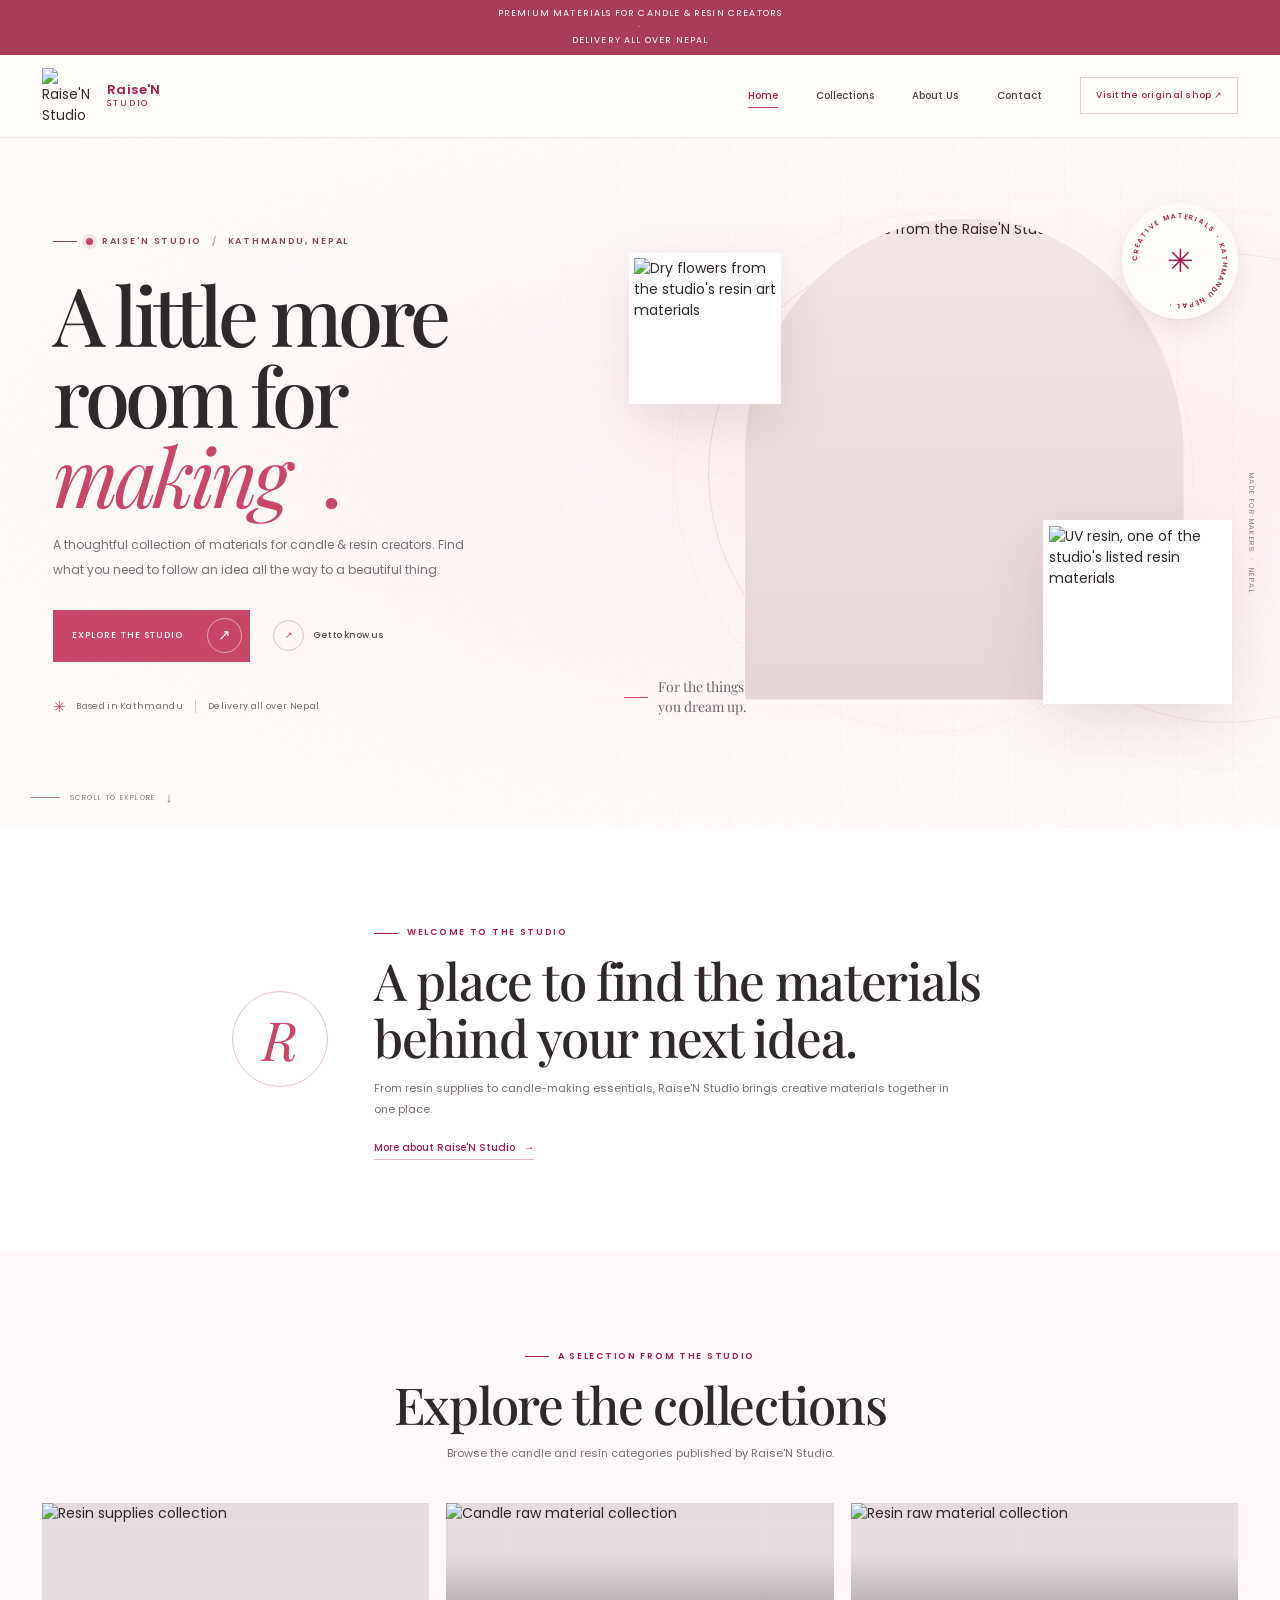
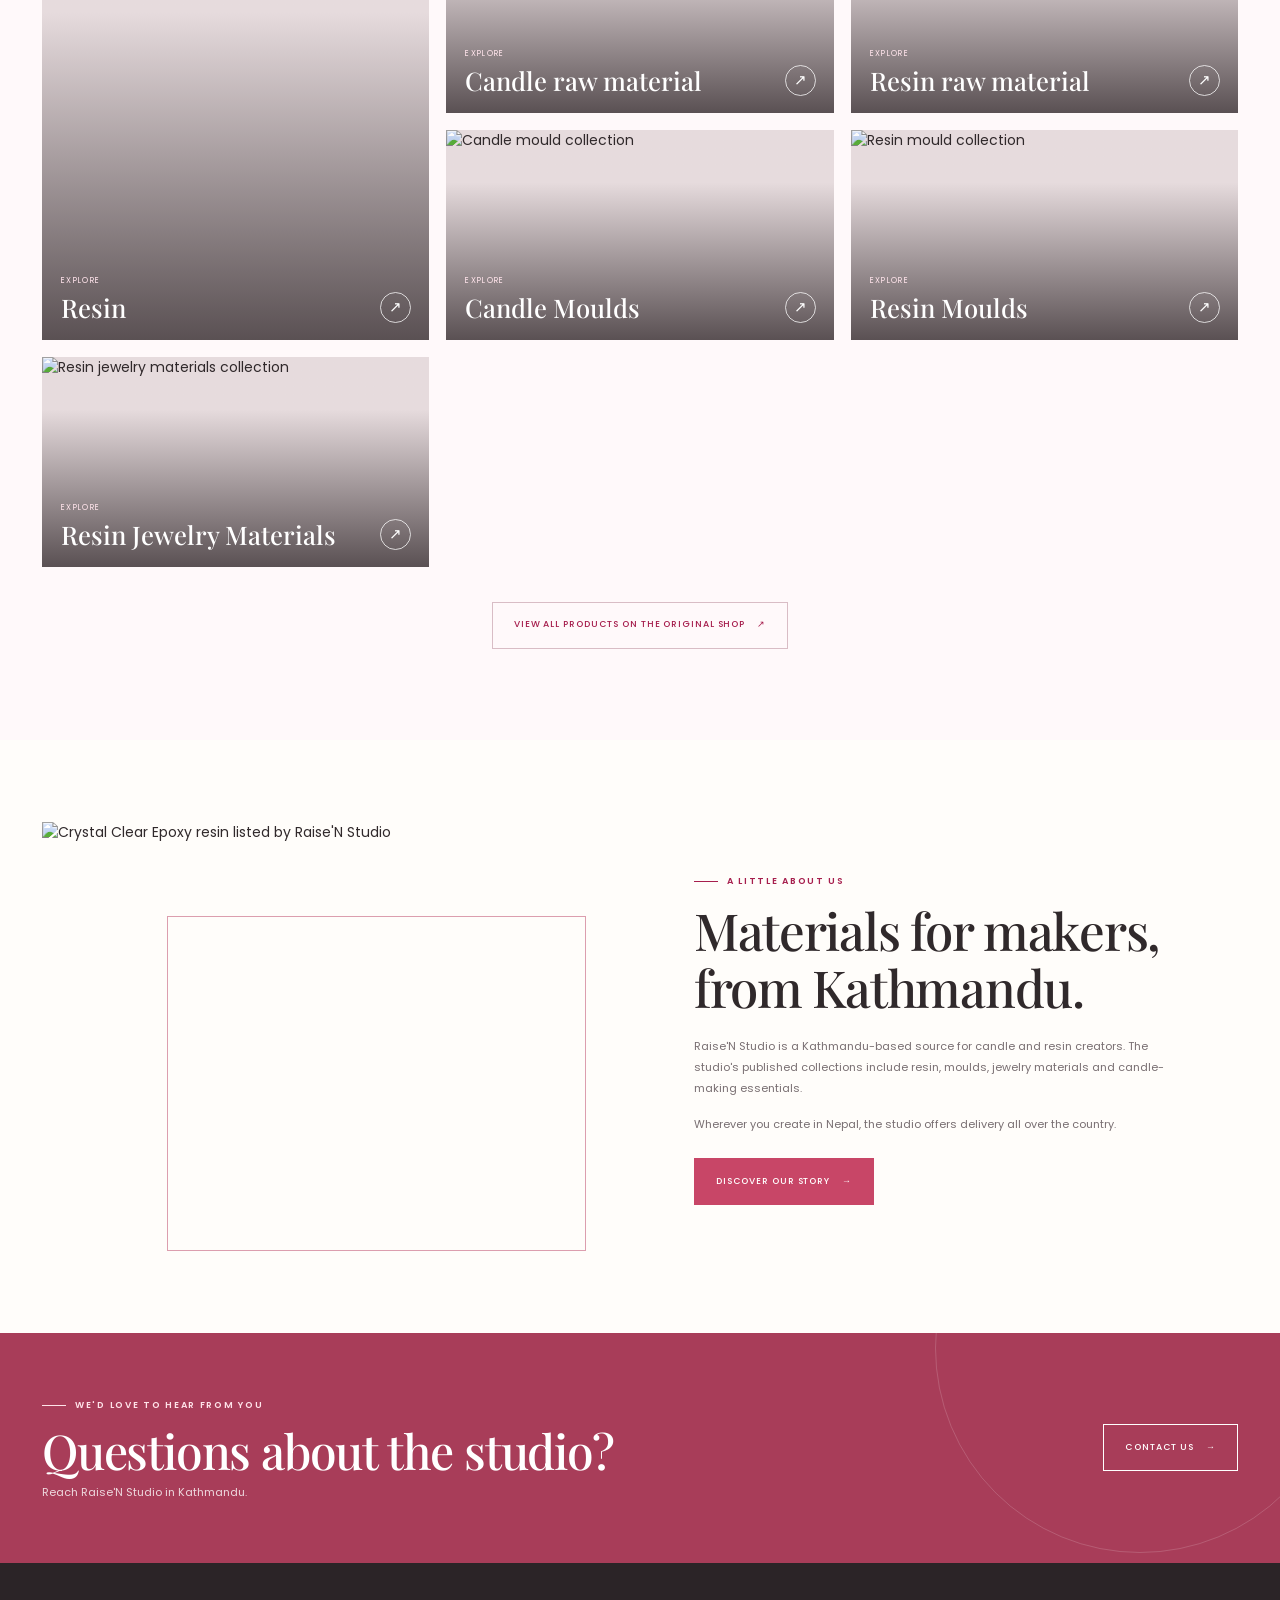
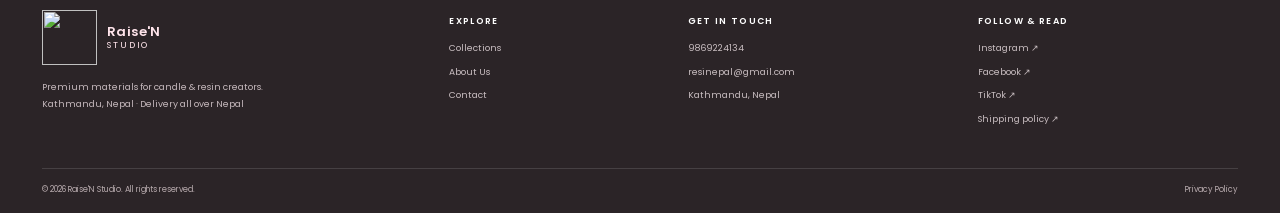
==== index.html @ ed8868a9 "Initial commit" ====
<!doctype html>
<html lang="en">
<head>
  <meta charset="utf-8">
  <meta name="viewport" content="width=device-width, initial-scale=1">
  <meta name="theme-color" content="#c84667">
  <meta name="description" content="Raise'N Studio in Kathmandu, Nepal: premium materials for candle and resin creators, with delivery all over Nepal.">
  <meta property="og:title" content="Raise'N Studio | Materials for makers">
  <meta property="og:description" content="Premium materials for candle & resin creators. Kathmandu, Nepal. Delivery all over Nepal.">
  <title>Raise'N Studio | Materials for makers</title>
  <link rel="preconnect" href="https://fonts.googleapis.com">
  <link rel="preconnect" href="https://fonts.gstatic.com" crossorigin>
  <link rel="preconnect" href="https://cdn2.blanxer.com">
  <link href="https://fonts.googleapis.com/css2?family=Poppins:wght@300;400;500;600;700&family=Playfair+Display:wght@400;500;600&display=swap" rel="stylesheet">
  <link href="https://cdn.jsdelivr.net/npm/bootstrap@5.3.3/dist/css/bootstrap.min.css" rel="stylesheet">
  <link href="styles.css" rel="stylesheet">
</head>
<body>
  <div class="announcement">PREMIUM MATERIALS FOR CANDLE &amp; RESIN CREATORS <span aria-hidden="true">&nbsp; · &nbsp;</span> DELIVERY ALL OVER NEPAL</div>
  <header class="site-header">
    <div class="container header-row">
      <a class="brand" href="index.html" aria-label="Raise'N Studio home">
        <img src="https://cdn2.blanxer.com/69b68fd26365132d1ac25c60/brand_logo/69bfbd885b887f6803525708.webp" alt="Raise'N Studio logo" width="58" height="58">
        <span class="brand-wordmark"><span>Raise'N</span><span>Studio</span></span>
      </a>
      <button class="menu-toggle" type="button" aria-expanded="false" aria-controls="mainNav" aria-label="Open navigation menu">
        <svg viewBox="0 0 24 24" fill="none" stroke="currentColor" stroke-width="1.7" stroke-linecap="round" aria-hidden="true"><path d="M4 7h16M4 12h16M4 17h16"></path></svg>
      </button>
      <nav class="main-nav" id="mainNav" aria-label="Main navigation">
        <a class="active" href="index.html" aria-current="page">Home</a>
        <a href="#collections">Collections</a>
        <a href="about.html">About Us</a>
        <a href="contact.html">Contact</a>
        <a class="nav-shop" href="https://raisen-studio-m8t0.blanxer.io/products" target="_blank" rel="noopener noreferrer">Visit the original shop <span aria-hidden="true">↗</span></a>
      </nav>
    </div>
  </header>

  <main>
    <section class="hero hero-showcase" id="homeHero" aria-labelledby="heroTitle">
      <div class="hero-grain" aria-hidden="true"></div>
      <div class="hero-orbit hero-orbit-one" aria-hidden="true"></div>
      <div class="hero-orbit hero-orbit-two" aria-hidden="true"></div>
      <div class="container hero-layout">
        <div class="hero-copy" data-reveal>
          <span class="eyebrow hero-eyebrow"><span class="eyebrow-dot"></span> Raise'N Studio <span class="eyebrow-divider">/</span> Kathmandu, Nepal</span>
          <h1 id="heroTitle">A little more<br>room for <span class="hero-word-wrap"><em data-hero-word>making</em><span class="hero-word-period">.</span></span></h1>
          <p class="hero-description">A thoughtful collection of materials for candle &amp; resin creators. Find what you need to follow an idea all the way to a beautiful thing.</p>
          <div class="hero-actions">
            <a class="hero-cta" href="#collections"><span>Explore the studio</span><span class="hero-cta-icon" aria-hidden="true">↗</span></a>
            <a class="hero-about-link" href="about.html"><span class="play-icon" aria-hidden="true">↗</span><span>Get to know us</span></a>
          </div>
          <div class="hero-proof"><span class="proof-icon" aria-hidden="true">✳</span><span>Based in Kathmandu</span><span class="proof-divider"></span><span>Delivery all over Nepal</span></div>
        </div>
        <div class="hero-visual" data-hero-visual aria-label="Candle and resin supplies from Raise'N Studio">
          <div class="hero-visual-halo" aria-hidden="true"></div>
          <div class="hero-photo-frame hero-photo-main" data-depth="1">
            <img src="https://cdn2.blanxer.com/69b68fd26365132d1ac25c60/hero_image/69f5aa864ef88edb44437e0e.webp" alt="Resin art materials from the Raise'N Studio collection" width="900" height="1050" fetchpriority="high">
            <span class="photo-index">01 <i></i> THE MATERIALS</span>
          </div>
          <div class="hero-photo-frame hero-photo-detail" data-depth="2">
            <img src="https://cdn2.blanxer.com/uploads/69b68fd26365132d1ac25c60/product_image-img_0569-4664.webp" alt="UV resin, one of the studio's listed resin materials" width="400" height="440" loading="eager">
          </div>
          <div class="hero-photo-frame hero-photo-flower" data-depth="3">
            <img src="https://cdn2.blanxer.com/uploads/69b68fd26365132d1ac25c60/product_image-img_7486-5870.webp" alt="Dry flowers from the studio's resin art materials" width="300" height="320" loading="eager">
          </div>
          <div class="hero-seal" aria-label="Creative materials, Kathmandu Nepal">
            <svg class="seal-text" viewBox="0 0 120 120" aria-hidden="true"><defs><path id="sealCircle" d="M60,60 m-44,0 a44,44 0 1,1 88,0 a44,44 0 1,1 -88,0"></path></defs><text><textPath href="#sealCircle">CREATIVE MATERIALS · KATHMANDU NEPAL · </textPath></text></svg>
            <span class="seal-star" aria-hidden="true">✳</span>
          </div>
          <div class="hero-art-note"><span class="art-note-line"></span><span>For the things<br>you dream up.</span></div>
          <span class="hero-side-note" aria-hidden="true">MADE FOR MAKERS&nbsp; · &nbsp;NÉPAL</span>
        </div>
      </div>
      <a class="hero-scroll" href="#collections" aria-label="Scroll to explore the collections"><span class="scroll-line"></span><span>SCROLL TO EXPLORE</span><span class="scroll-arrow" aria-hidden="true">↓</span></a>
    </section>

    <section class="intro-section section-space">
      <div class="container intro-inner">
        <span class="intro-mark" aria-hidden="true">R</span>
        <div>
          <span class="eyebrow">Welcome to the studio</span>
          <h2>A place to find the materials behind your next idea.</h2>
          <p>From resin supplies to candle-making essentials, Raise'N Studio brings creative materials together in one place.</p>
          <a class="text-link" href="about.html">More about Raise'N Studio <span aria-hidden="true">→</span></a>
        </div>
      </div>
    </section>

    <section class="collections-section section-space" id="collections">
      <div class="container">
        <div class="section-heading">
          <span class="eyebrow">A selection from the studio</span>
          <h2>Explore the collections</h2>
          <p>Browse the candle and resin categories published by Raise'N Studio.</p>
        </div>
        <div class="collection-grid">
          <a class="collection-card collection-card-tall" href="https://raisen-studio-m8t0.blanxer.io/collections/resin" target="_blank" rel="noopener noreferrer">
            <img src="https://cdn2.blanxer.com/69b68fd26365132d1ac25c60/hero_image/69e8da9a3c0a1f12c72003d8.webp" alt="Resin supplies collection" loading="lazy" width="700" height="900">
            <span class="collection-overlay"><span><small>Explore</small><strong>Resin</strong></span><span class="round-arrow" aria-hidden="true">↗</span></span>
          </a>
          <a class="collection-card" href="https://raisen-studio-m8t0.blanxer.io/collections/candle-making-essential" target="_blank" rel="noopener noreferrer">
            <img src="https://cdn2.blanxer.com/69b68fd26365132d1ac25c60/hero_image/69bf7e8e5b887f68034c3a40.webp" alt="Candle raw material collection" loading="lazy" width="700" height="650">
            <span class="collection-overlay"><span><small>Explore</small><strong>Candle raw material</strong></span><span class="round-arrow" aria-hidden="true">↗</span></span>
          </a>
          <a class="collection-card" href="https://raisen-studio-m8t0.blanxer.io/collections/resin-essential-tool" target="_blank" rel="noopener noreferrer">
            <img src="https://cdn2.blanxer.com/69b68fd26365132d1ac25c60/hero_image/69f5aa864ef88edb44437e0e.webp" alt="Resin raw material collection" loading="lazy" width="700" height="650">
            <span class="collection-overlay"><span><small>Explore</small><strong>Resin raw material</strong></span><span class="round-arrow" aria-hidden="true">↗</span></span>
          </a>
          <a class="collection-card" href="https://raisen-studio-m8t0.blanxer.io/collections/candle-moulds" target="_blank" rel="noopener noreferrer">
            <img src="https://cdn2.blanxer.com/69b68fd26365132d1ac25c60/hero_image/69bfdbd95b887f6803555463.webp" alt="Candle mould collection" loading="lazy" width="700" height="650">
            <span class="collection-overlay"><span><small>Explore</small><strong>Candle Moulds</strong></span><span class="round-arrow" aria-hidden="true">↗</span></span>
          </a>
          <a class="collection-card" href="https://raisen-studio-m8t0.blanxer.io/collections/resin-moulds" target="_blank" rel="noopener noreferrer">
            <img src="https://cdn2.blanxer.com/69b68fd26365132d1ac25c60/hero_image/69bbb6645b887f68031f20c9.webp" alt="Resin mould collection" loading="lazy" width="700" height="650">
            <span class="collection-overlay"><span><small>Explore</small><strong>Resin Moulds</strong></span><span class="round-arrow" aria-hidden="true">↗</span></span>
          </a>
          <a class="collection-card" href="https://raisen-studio-m8t0.blanxer.io/collections/resin-jewelry-kit" target="_blank" rel="noopener noreferrer">
            <img src="https://cdn2.blanxer.com/69b68fd26365132d1ac25c60/hero_image/69e776824573eaf248cdfa84.webp" alt="Resin jewelry materials collection" loading="lazy" width="700" height="650">
            <span class="collection-overlay"><span><small>Explore</small><strong>Resin Jewelry Materials</strong></span><span class="round-arrow" aria-hidden="true">↗</span></span>
          </a>
        </div>
        <div class="center-action"><a class="button-outline" href="https://raisen-studio-m8t0.blanxer.io/products" target="_blank" rel="noopener noreferrer">View all products on the original shop <span aria-hidden="true">↗</span></a></div>
      </div>
    </section>

    <section class="story-band">
      <div class="container story-layout">
        <div class="story-image">
          <img src="https://cdn2.blanxer.com/uploads/69b68fd26365132d1ac25c60/product_image-890bf747-6aed-49f6-9e5a-88496011a844-8352.webp" alt="Crystal Clear Epoxy resin listed by Raise'N Studio" loading="lazy" width="750" height="840">
        </div>
        <div class="story-copy">
          <span class="eyebrow">A little about us</span>
          <h2>Materials for makers, from Kathmandu.</h2>
          <p>Raise'N Studio is a Kathmandu-based source for candle and resin creators. The studio's published collections include resin, moulds, jewelry materials and candle-making essentials.</p>
          <p>Wherever you create in Nepal, the studio offers delivery all over the country.</p>
          <a class="button-primary" href="about.html">Discover our story <span aria-hidden="true">→</span></a>
        </div>
      </div>
    </section>

    <section class="contact-banner">
      <div class="container contact-banner-inner">
        <div><span class="eyebrow">We'd love to hear from you</span><h2>Questions about the studio?</h2><p>Reach Raise'N Studio in Kathmandu.</p></div>
        <a class="button-light" href="contact.html">Contact us <span aria-hidden="true">→</span></a>
      </div>
    </section>
  </main>

  <footer class="site-footer">
    <div class="container">
      <div class="footer-grid">
        <div class="footer-brand">
          <a class="brand brand-footer" href="index.html" aria-label="Raise'N Studio home">
            <img src="https://cdn2.blanxer.com/69b68fd26365132d1ac25c60/brand_logo/69bfbd885b887f6803525708.webp" alt="" width="54" height="54" loading="lazy">
            <span class="brand-wordmark"><span>Raise'N</span><span>Studio</span></span>
          </a>
          <p>Premium materials for candle &amp; resin creators.<br>Kathmandu, Nepal · Delivery all over Nepal</p>
        </div>
        <div class="footer-column"><h2>Explore</h2><a href="index.html#collections">Collections</a><a href="about.html">About Us</a><a href="contact.html">Contact</a></div>
        <div class="footer-column"><h2>Get in touch</h2><a href="tel:+9779869224134">9869224134</a><a href="mailto:resinepal@gmail.com">resinepal@gmail.com</a><span>Kathmandu, Nepal</span></div>
        <div class="footer-column"><h2>Follow &amp; read</h2><a href="https://www.instagram.com/resin.candle_rawmaterial?utm_source=qr" target="_blank" rel="noopener noreferrer">Instagram ↗</a><a href="https://www.facebook.com/profile.php?id=61551901918495&amp;mibextid=wwXIfr&amp;rdid=WKP9X9d5YwONzNHN&amp;share_url=https%3A%2F%2Fwww.facebook.com%2Fshare%2F1892oohUVg%2F%3Fmibextid%3DwwXIfr#" target="_blank" rel="noopener noreferrer">Facebook ↗</a><a href="https://www.tiktok.com/@resin.candle_rawmaterial?_r=1&amp;_t=ZP-94hyLW6M7jj" target="_blank" rel="noopener noreferrer">TikTok ↗</a><a href="https://raisen-studio-m8t0.blanxer.io/p/shipping-policy" target="_blank" rel="noopener noreferrer">Shipping policy ↗</a></div>
      </div>
      <div class="footer-bottom"><span>© <span data-current-year></span> Raise'N Studio. All rights reserved.</span><a href="https://raisen-studio-m8t0.blanxer.io/p/privacy-policy" target="_blank" rel="noopener noreferrer">Privacy Policy</a></div>
    </div>
  </footer>
  <script src="script.js" defer></script>
</body>
</html>
---- styles.css ----
:root {
  --rose: #c84667;
  --rose-deep: #a61e4d;
  --rose-light: #fff0f6;
  --rose-paper: #fff8fa;
  --ink: #30292b;
  --muted: #796f72;
  --paper: #fffdfa;
  --line: #eee4e6;
  --serif: "Playfair Display", Georgia, serif;
  --sans: "Poppins", sans-serif;
}

* { box-sizing: border-box; }
html { scroll-behavior: smooth; scroll-padding-top: 90px; }
body { margin: 0; color: var(--ink); background: var(--paper); font-family: var(--sans); font-size: 14px; }
a { color: inherit; text-decoration: none; }
img { display: block; max-width: 100%; }
.container { max-width: 1220px; }
.announcement { min-height: 34px; display: grid; place-items: center; padding: 7px 14px; background: #a83d59; color: white; text-align: center; font-size: 9px; letter-spacing: .13em; }
.site-header { position: sticky; z-index: 20; top: 0; border-bottom: 1px solid rgba(238,228,230,.8); background: rgba(255,253,250,.96); backdrop-filter: blur(14px); }
.header-row { min-height: 82px; display: flex; align-items: center; justify-content: space-between; gap: 28px; }
.brand { display: inline-flex; flex: 0 0 auto; align-items: center; gap: 10px; }
.brand img { width: 55px; height: 55px; object-fit: contain; }
.brand-wordmark { display: grid; color: var(--rose-deep); font-size: 13px; font-weight: 600; line-height: 1.2; letter-spacing: .03em; }
.brand-wordmark span:last-child { font-size: 9px; font-weight: 400; letter-spacing: .21em; text-transform: uppercase; }
.main-nav { display: flex; align-items: center; gap: clamp(20px, 3vw, 39px); }
.main-nav a { position: relative; padding: 10px 0; color: #4d4245; font-size: 10px; font-weight: 500; transition: color .2s ease; }
.main-nav a:not(.nav-shop)::after { position: absolute; right: 0; bottom: 5px; left: 0; height: 1px; background: var(--rose); content: ""; transform: scaleX(0); transform-origin: right; transition: transform .22s ease; }
.main-nav a:hover, .main-nav a.active { color: var(--rose-deep); }
.main-nav a:hover::after, .main-nav a.active::after { transform: scaleX(1); transform-origin: left; }
.main-nav .nav-shop { padding: 11px 15px; border: 1px solid #e7cbd2; color: var(--rose-deep); font-size: 9px; letter-spacing: .03em; }
.main-nav .nav-shop:hover { border-color: var(--rose); background: var(--rose); color: white; }
.menu-toggle { display: none; width: 40px; height: 40px; place-items: center; border: 1px solid var(--line); background: transparent; color: var(--ink); }
.menu-toggle svg { width: 19px; height: 19px; }
.eyebrow { display: inline-flex; align-items: center; gap: 9px; color: var(--rose-deep); font-size: 9px; font-weight: 600; letter-spacing: .19em; text-transform: uppercase; }
.eyebrow::before { width: 24px; height: 1px; background: currentColor; content: ""; }
.button-primary, .button-light, .button-outline { min-height: 47px; display: inline-flex; align-items: center; justify-content: center; gap: 12px; padding: 0 21px; font-size: 9px; font-weight: 500; letter-spacing: .1em; text-transform: uppercase; transition: background .2s ease, color .2s ease, border .2s ease, transform .2s ease; }
.button-primary { border: 1px solid var(--rose); background: var(--rose); color: white; }
.button-primary:hover { border-color: var(--rose-deep); background: var(--rose-deep); color: white; transform: translateY(-2px); }
.button-outline { border: 1px solid #d9bdc5; background: transparent; color: var(--rose-deep); }
.button-outline:hover { border-color: var(--rose); background: var(--rose); color: white; }
.button-light { border: 1px solid white; background: transparent; color: white; }
.button-light:hover { background: white; color: var(--rose-deep); }
.text-link { display: inline-flex; align-items: center; gap: 9px; padding-bottom: 4px; border-bottom: 1px solid #dfb2bf; color: var(--rose-deep); font-size: 10px; font-weight: 500; }
.text-link:hover { border-color: var(--rose-deep); }
.hero-showcase { position: relative; min-height: 690px; overflow: hidden; isolation: isolate; background: radial-gradient(ellipse at 78% 48%, #fce8ec 0, #fff5f6 29%, #fffaf9 64%, #fffdfa 100%); }
.hero-showcase::before { position: absolute; z-index: -1; inset: 0; background-image: linear-gradient(rgba(158,91,105,.025) 1px, transparent 1px), linear-gradient(90deg, rgba(158,91,105,.025) 1px, transparent 1px); background-size: 56px 56px; content: ""; mask-image: linear-gradient(90deg, transparent, #000 70%); }
.hero-grain { position: absolute; z-index: -1; inset: 0; opacity: .13; pointer-events: none; background-image: url("data:image/svg+xml,%3Csvg viewBox='0 0 180 180' xmlns='http://www.w3.org/2000/svg'%3E%3Cfilter id='n'%3E%3CfeTurbulence type='fractalNoise' baseFrequency='.8' numOctaves='3' stitchTiles='stitch'/%3E%3C/filter%3E%3Crect width='100%25' height='100%25' filter='url(%23n)' opacity='.16'/%3E%3C/svg%3E"); }
.hero-layout { position: relative; z-index: 1; min-height: 690px; display: grid; grid-template-columns: .95fr 1.05fr; align-items: center; gap: 3%; padding-top: 64px; padding-bottom: 84px; }
.hero-copy { position: relative; z-index: 2; padding-left: 2%; }
.hero-eyebrow { color: #8b4658; }
.eyebrow-dot { width: 7px; height: 7px; display: inline-block; border-radius: 50%; background: var(--rose); box-shadow: 0 0 0 4px rgba(200,70,103,.12); }
.eyebrow-divider { margin: 0 1px; color: #c3a3a9; }
.hero h1, .page-hero h1 { max-width: 650px; margin: 25px 0 19px; font-family: var(--serif); font-size: clamp(58px, 6.35vw, 88px); font-weight: 500; line-height: .99; letter-spacing: -.055em; }
.hero h1 em, .page-hero h1 em { color: var(--rose); font-weight: 400; }
.hero-word-wrap { white-space: nowrap; }
.hero-word-wrap em { display: inline-block; min-width: 3.3em; transition: opacity .18s ease, transform .18s ease; }
.hero-word-wrap em.word-out { opacity: .42; transform: translateY(5px); }
.hero-word-period { color: var(--rose); }
.hero-description { max-width: 438px; margin: 0 0 27px; color: var(--muted); font-size: 12px; line-height: 2.05; }
.hero-actions { display: flex; align-items: center; flex-wrap: wrap; gap: 23px; }
.hero-cta { position: relative; min-height: 52px; display: inline-flex; align-items: center; justify-content: space-between; gap: 24px; padding: 0 8px 0 19px; overflow: hidden; background: var(--rose); color: white; font-size: 9px; font-weight: 500; letter-spacing: .12em; text-transform: uppercase; transition: background .24s ease, transform .24s ease, box-shadow .24s ease; }
.hero-cta::before { position: absolute; inset: 0; background: linear-gradient(110deg, transparent 28%, rgba(255,255,255,.2) 48%, transparent 68%); content: ""; transform: translateX(-115%); transition: transform .7s ease; }
.hero-cta:hover { background: var(--rose-deep); color: white; box-shadow: 0 11px 28px rgba(166,30,77,.19); transform: translateY(-2px); }
.hero-cta:hover::before { transform: translateX(115%); }
.hero-cta > span:first-child { position: relative; z-index: 1; }
.hero-cta-icon { width: 35px; height: 35px; display: grid; place-items: center; border: 1px solid rgba(255,255,255,.48); border-radius: 50%; font-size: 15px; }
.hero-about-link { display: inline-flex; align-items: center; gap: 9px; color: #57494d; font-size: 9px; font-weight: 500; }
.hero-about-link:hover { color: var(--rose-deep); }
.play-icon { width: 31px; height: 31px; display: grid; place-items: center; border: 1px solid #dbc4ca; border-radius: 50%; color: var(--rose); transition: color .2s ease, background .2s ease, border .2s ease; }
.hero-about-link:hover .play-icon { border-color: var(--rose); background: var(--rose); color: white; }
.hero-proof { display: flex; align-items: center; gap: 10px; margin-top: 34px; color: #75696c; font-size: 9px; letter-spacing: .035em; }
.proof-icon { color: var(--rose); font-size: 15px; }
.proof-divider { width: 1px; height: 13px; margin: 0 2px; background: #d9c8cc; }
.hero-visual { position: relative; width: 100%; max-width: 610px; height: 540px; justify-self: end; perspective: 1000px; transform-style: preserve-3d; }
.hero-visual-halo { position: absolute; top: 50%; left: 50%; width: min(81%, 450px); aspect-ratio: 1; border: 1px solid rgba(192,104,126,.19); border-radius: 50%; transform: translate(-50%,-50%); }
.hero-visual-halo::before, .hero-visual-halo::after { position: absolute; border: 1px solid rgba(192,104,126,.13); border-radius: 50%; content: ""; }
.hero-visual-halo::before { inset: 8%; }
.hero-visual-halo::after { inset: -8%; border-style: dashed; opacity: .65; }
.hero-photo-frame { position: absolute; overflow: hidden; background: #f4e8e7; box-shadow: 0 20px 55px rgba(79,40,48,.13); will-change: transform; }
.hero-photo-frame img { width: 100%; height: 100%; object-fit: cover; }
.hero-photo-main { top: 16px; right: 54px; width: 72%; height: 89%; clip-path: inset(0 round 49% 49% 2px 2px); box-shadow: 0 26px 70px rgba(79,40,48,.14); }
.hero-photo-main::after { position: absolute; inset: 0; background: linear-gradient(180deg, rgba(65,27,39,.01), rgba(65,27,39,.08)); content: ""; pointer-events: none; }
.photo-index { position: absolute; right: 16px; bottom: 16px; display: flex; align-items: center; gap: 7px; color: white; font-size: 7px; letter-spacing: .18em; text-shadow: 0 1px 8px rgba(0,0,0,.35); }
.photo-index i { width: 19px; height: 1px; background: rgba(255,255,255,.8); }
.hero-photo-detail { z-index: 2; right: 1%; bottom: 39px; width: 31%; height: 34%; padding: 6px; background: white; transform: rotate(6deg); }
.hero-photo-detail img { object-position: center; }
.hero-photo-flower { z-index: 3; top: 50px; left: 0; width: 25%; height: 28%; padding: 5px; background: white; transform: rotate(-8deg); }
.hero-seal { position: absolute; z-index: 4; top: 0; right: 0; width: 116px; height: 116px; display: grid; place-items: center; border-radius: 50%; background: rgba(255,253,250,.93); box-shadow: 0 12px 28px rgba(79,40,48,.1); color: var(--rose-deep); animation: seal-spin 30s linear infinite; }
.seal-text { position: absolute; inset: 0; width: 100%; height: 100%; overflow: visible; fill: currentColor; font-family: var(--sans); font-size: 7.1px; font-weight: 600; letter-spacing: 2px; }
.seal-star { font-size: 32px; animation: seal-counter-spin 30s linear infinite; }
.hero-art-note { position: absolute; z-index: 4; bottom: 25px; left: -5px; display: flex; align-items: center; gap: 10px; color: #716367; font-family: var(--serif); font-size: 14px; line-height: 1.45; }
.art-note-line { width: 24px; height: 1px; background: var(--rose); }
.hero-side-note { position: absolute; top: 50%; right: -18px; color: #987f85; font-size: 7px; letter-spacing: .2em; writing-mode: vertical-rl; }
.hero-orbit { position: absolute; z-index: 0; border: 1px solid rgba(192,104,126,.13); border-radius: 50%; pointer-events: none; }
.hero-orbit-one { top: 115px; right: -180px; width: 470px; height: 470px; }
.hero-orbit-two { top: 72px; right: -220px; width: 560px; height: 560px; border-style: dashed; opacity: .6; }
.hero-scroll { position: absolute; z-index: 3; bottom: 20px; left: max(calc((100vw - 1220px)/2), 28px); display: flex; align-items: center; gap: 10px; color: #89787d; font-size: 7px; letter-spacing: .2em; }
.hero-scroll:hover { color: var(--rose-deep); }
.scroll-line { width: 30px; height: 1px; background: #bc8593; }
.scroll-arrow { font-size: 13px; animation: scroll-bob 1.7s ease-in-out infinite; }
.hero-showcase [data-reveal] { opacity: 1; transform: none; }
.hero-showcase.is-ready [data-reveal] { animation: hero-copy-in .75s cubic-bezier(.2,.7,.2,1) both; }
.hero-showcase.is-ready .hero-eyebrow { animation-delay: .06s; }
.hero-showcase.is-ready h1 { animation-delay: .14s; }
.hero-showcase.is-ready .hero-description { animation-delay: .22s; }
.hero-showcase.is-ready .hero-actions { animation-delay: .3s; }
.hero-showcase.is-ready .hero-proof { animation-delay: .38s; }
.hero-showcase.is-ready .hero-photo-main { animation: hero-photo-in .95s .12s cubic-bezier(.2,.7,.2,1) both; }
.hero-showcase.is-ready .hero-photo-detail { animation: hero-card-in .8s .38s cubic-bezier(.2,.7,.2,1) both; }
.hero-showcase.is-ready .hero-photo-flower { animation: hero-card-in .8s .28s cubic-bezier(.2,.7,.2,1) both; }
.hero-visual [data-depth] { transition: transform .3s ease-out; }
.hero-visual.is-parallax .hero-photo-main { transform: translate3d(var(--move-x,0),var(--move-y,0),0); }
.hero-visual.is-parallax .hero-photo-detail { transform: translate3d(calc(var(--move-x,0) * -1.5),calc(var(--move-y,0) * -1.4),0) rotate(6deg); }
.hero-visual.is-parallax .hero-photo-flower { transform: translate3d(calc(var(--move-x,0) * -1.9),calc(var(--move-y,0) * -1.8),0) rotate(-8deg); }
@keyframes seal-spin { to { transform: rotate(360deg); } }
@keyframes seal-counter-spin { to { transform: rotate(-360deg); } }
@keyframes scroll-bob { 0%,100% { transform: translateY(0); } 50% { transform: translateY(4px); } }
@keyframes hero-copy-in { from { opacity: 0; transform: translateY(18px); } to { opacity: 1; transform: translateY(0); } }
@keyframes hero-photo-in { from { opacity: 0; transform: translateY(20px) scale(.97); } to { opacity: 1; transform: translateY(0) scale(1); } }
@keyframes hero-card-in { from { opacity: 0; } to { opacity: 1; } }
.section-space { padding-top: 91px; padding-bottom: 91px; }
.intro-section { background: white; }
.intro-inner { max-width: 840px; display: grid; grid-template-columns: 104px 1fr; align-items: center; gap: 38px; }
.intro-mark { width: 96px; height: 96px; display: grid; place-items: center; border: 1px solid #e7c4cd; border-radius: 50%; color: var(--rose); font-family: var(--serif); font-size: 54px; font-style: italic; }
.intro-inner h2, .section-heading h2, .story-copy h2, .contact-banner h2, .page-hero h1, .about-copy h2, .contact-extra h2 { margin: 12px 0; font-family: var(--serif); font-size: clamp(36px, 4vw, 51px); font-weight: 500; line-height: 1.12; letter-spacing: -.025em; }
.intro-inner p, .section-heading p, .story-copy p, .page-hero-copy > p, .about-copy p, .contact-banner p, .contact-extra p { color: var(--muted); font-size: 11px; line-height: 1.95; }
.intro-inner p { max-width: 580px; margin: 0 0 15px; }
.collections-section { background: #fff9fa; }
.section-heading { max-width: 650px; margin: 0 auto 38px; text-align: center; }
.section-heading .eyebrow { justify-content: center; }
.section-heading p { max-width: 520px; margin: 0 auto; }
.section-heading h2 { margin: 13px 0 10px; }
.collection-grid { display: grid; grid-template-columns: repeat(3,1fr); grid-auto-rows: 210px; gap: 17px; }
.collection-card { position: relative; min-height: 0; overflow: hidden; background: #eadfe1; }
.collection-card-tall { grid-row: span 2; }
.collection-card img { width: 100%; height: 100%; object-fit: cover; transition: transform .5s cubic-bezier(.2,.65,.25,1); }
.collection-card::after { position: absolute; inset: 0; background: linear-gradient(0deg, rgba(29,20,23,.7), rgba(29,20,23,.02) 75%); content: ""; transition: opacity .25s ease; }
.collection-card:hover img { transform: scale(1.05); }
.collection-card:hover::after { opacity: .85; }
.collection-overlay { position: absolute; z-index: 1; right: 18px; bottom: 17px; left: 19px; display: flex; align-items: end; justify-content: space-between; gap: 10px; color: white; }
.collection-overlay > span:first-child { display: grid; gap: 5px; }
.collection-overlay small { color: #ffe4eb; font-size: 8px; letter-spacing: .17em; text-transform: uppercase; }
.collection-overlay strong { font-family: var(--serif); font-size: clamp(19px, 2vw, 26px); font-weight: 500; line-height: 1.2; }
.round-arrow { width: 31px; height: 31px; flex: 0 0 31px; display: grid; place-items: center; border: 1px solid rgba(255,255,255,.75); border-radius: 50%; font-size: 15px; transition: background .2s ease, color .2s ease; }
.collection-card:hover .round-arrow { background: white; color: var(--rose-deep); }
.center-action { margin-top: 35px; text-align: center; }
.story-band { padding: 82px 0; }
.story-layout { display: grid; grid-template-columns: 1fr 1fr; align-items: center; gap: 9%; }
.story-image { position: relative; padding: 0 22px 19px 0; }
.story-image::after { position: absolute; z-index: -1; right: 0; bottom: 0; width: 77%; height: 78%; border: 1px solid #dc9eae; content: ""; }
.story-image img { width: 100%; height: 410px; object-fit: cover; }
.story-copy { max-width: 500px; }
.story-copy h2 { margin: 14px 0 19px; }
.story-copy p { margin-bottom: 14px; }
.story-copy .button-primary { margin-top: 9px; }
.contact-banner { position: relative; overflow: hidden; background: #a83d59; color: white; }
.contact-banner::after { position: absolute; top: -190px; right: -65px; width: 410px; height: 410px; border: 1px solid rgba(255,255,255,.16); border-radius: 50%; content: ""; }
.contact-banner-inner { position: relative; z-index: 1; min-height: 230px; display: flex; align-items: center; justify-content: space-between; gap: 25px; padding-top: 40px; padding-bottom: 40px; }
.contact-banner .eyebrow { color: #ffe3e9; }
.contact-banner h2 { margin: 11px 0 5px; font-size: clamp(34px, 4vw, 48px); }
.contact-banner p { margin: 0; color: rgba(255,255,255,.8); }
.site-footer { padding: 47px 0 17px; background: #2b2427; color: #f7eff1; }
.footer-grid { display: grid; grid-template-columns: 1.45fr .8fr 1fr 1fr; gap: 30px; padding-bottom: 33px; }
.brand-footer .brand-wordmark { color: #ffe4eb; }
.footer-brand p { max-width: 250px; margin: 8px 0 0; color: #c6b9bd; font-size: 9px; line-height: 1.9; }
.footer-column h2 { margin: 6px 0 15px; color: white; font-size: 9px; font-weight: 600; letter-spacing: .15em; text-transform: uppercase; }
.footer-column a, .footer-column span { display: block; width: fit-content; margin-bottom: 9px; color: #c8bdc0; font-size: 9px; line-height: 1.6; overflow-wrap: anywhere; }
.footer-column a:hover, .footer-bottom a:hover { color: white; }
.footer-bottom { display: flex; justify-content: space-between; gap: 15px; padding-top: 15px; border-top: 1px solid rgba(255,255,255,.13); color: #b7aaad; font-size: 8px; }
.footer-bottom a { color: inherit; }

.page-hero { overflow: hidden; background: var(--rose-paper); }
.page-hero-inner { min-height: 450px; display: grid; grid-template-columns: 1fr .9fr; align-items: center; gap: 8%; padding-top: 45px; padding-bottom: 45px; }
.page-hero-copy { padding-left: 3%; }
.page-hero h1 { max-width: 500px; font-size: clamp(48px, 5.2vw, 68px); }
.page-hero-copy > p { max-width: 430px; margin-bottom: 20px; }
.page-hero-photo { height: 350px; }
.page-hero-photo img { width: 100%; height: 100%; object-fit: cover; }
.about-story-grid { display: grid; grid-template-columns: .85fr 1fr; align-items: center; gap: 10%; }
.about-photo { position: relative; padding: 0 17px 17px 0; }
.about-photo::after { position: absolute; z-index: -1; right: 0; bottom: 0; width: 70%; height: 76%; border: 1px solid #dc9eae; content: ""; }
.about-photo img { width: 100%; height: 420px; object-fit: cover; }
.about-copy h2 { margin: 14px 0 18px; }
.about-copy p { margin-bottom: 14px; }
.about-copy .text-link { margin-top: 9px; }
.about-collections { padding: 70px 0; background: #fff9fa; }
.about-collections .section-heading { margin-bottom: 28px; }
.about-tags { max-width: 880px; display: flex; flex-wrap: wrap; justify-content: center; gap: 10px; margin: 0 auto; }
.about-tags span { padding: 11px 15px; border: 1px solid #ead6db; background: white; color: #54474b; font-size: 9px; }
.contact-details-section { background: white; }
.contact-card-grid { display: grid; grid-template-columns: repeat(3,1fr); gap: 17px; }
.contact-card { min-height: 225px; display: flex; flex-direction: column; align-items: flex-start; padding: 24px; border: 1px solid var(--line); background: var(--paper); transition: border .2s ease, transform .2s ease, box-shadow .2s ease; }
.contact-card:hover { transform: translateY(-3px); border-color: #d99aaa; box-shadow: 0 13px 35px rgba(62,29,39,.07); }
.contact-icon { width: 39px; height: 39px; display: grid; place-items: center; margin-bottom: 16px; border: 1px solid #ecd3da; border-radius: 50%; color: var(--rose); }
.contact-icon svg { width: 18px; height: 18px; }
.contact-card-label { margin-bottom: 4px; color: var(--muted); font-size: 8px; letter-spacing: .16em; text-transform: uppercase; }
.contact-card strong { font-size: 12px; font-weight: 500; overflow-wrap: anywhere; }
.contact-card-action { margin-top: auto; padding-top: 17px; color: var(--rose-deep); font-size: 9px; }
.contact-extra { padding: 55px 0; background: #fff9fa; }
.contact-extra-inner { display: flex; align-items: center; justify-content: space-between; gap: 30px; }
.contact-extra h2 { margin: 10px 0 6px; font-size: 38px; }
.contact-extra p { margin: 0; }
.social-links { display: flex; flex-wrap: wrap; gap: 10px; }
.social-links a { min-width: 112px; display: inline-flex; align-items: center; justify-content: space-between; gap: 16px; padding: 12px 14px; border: 1px solid #e9d8dc; background: white; color: var(--rose-deep); font-size: 9px; }
.social-links a:hover { border-color: var(--rose); background: var(--rose); color: white; }
.shipping-note { padding: 32px 0; }
.shipping-note .container { display: flex; align-items: flex-start; justify-content: center; gap: 14px; }
.shipping-note .container > span { color: var(--rose); font-size: 17px; }
.shipping-note strong { font-size: 10px; font-weight: 600; }
.shipping-note p { margin: 5px 0 0; color: var(--muted); font-size: 9px; }
.shipping-note p a { color: var(--rose-deep); text-decoration: underline; text-underline-offset: 3px; }
:focus-visible { outline: 2px solid var(--rose-deep); outline-offset: 3px; }

@media (max-width: 991.98px) {
  .header-row { gap: 17px; }
  .main-nav { gap: 16px; }
  .main-nav a { font-size: 9px; }
  .main-nav .nav-shop { padding-right: 10px; padding-left: 10px; }
  .hero-showcase, .hero-layout { min-height: 590px; }
  .hero-layout { grid-template-columns: .92fr 1.08fr; gap: 3%; }
  .hero h1 { font-size: clamp(54px, 6.4vw, 72px); }
  .hero-visual { height: 465px; }
  .hero-photo-main { right: 43px; width: 74%; }
  .hero-photo-detail { bottom: 29px; width: 32%; height: 34%; }
  .hero-photo-flower { top: 49px; }
  .hero-seal { width: 96px; height: 96px; }
  .hero-art-note { bottom: 20px; }
  .hero-scroll { left: max(calc((100vw - 960px)/2), 24px); }
  .collection-grid { grid-auto-rows: 175px; }
  .collection-overlay strong { font-size: 21px; }
  .footer-grid { grid-template-columns: 1.3fr 1fr 1fr; }
  .footer-brand { grid-column: 1/-1; }
}
@media (max-width: 767.98px) {
  html { scroll-padding-top: 70px; }
  .announcement { min-height: 32px; font-size: 7px; letter-spacing: .09em; }
  .header-row { min-height: 69px; }
  .brand { gap: 7px; }
  .brand img { width: 46px; height: 46px; }
  .brand-wordmark { font-size: 11px; }
  .brand-wordmark span:last-child { font-size: 8px; }
  .menu-toggle { display: grid; margin-left: auto; }
  .main-nav { position: absolute; top: 100%; right: 0; left: 0; display: none; align-items: stretch; gap: 0; padding: 8px 23px 17px; border-bottom: 1px solid var(--line); background: var(--paper); box-shadow: 0 14px 24px rgba(30,20,24,.07); }
  .main-nav.is-open { display: flex; flex-direction: column; }
  .main-nav a { padding: 12px 0; border-bottom: 1px solid #f2eaec; font-size: 10px; }
  .main-nav a:not(.nav-shop)::after { display: none; }
  .main-nav .nav-shop { width: fit-content; margin-top: 12px; padding: 10px 13px; border: 1px solid #e7cbd2; }
  .hero-showcase { min-height: 0; }
  .hero-layout { min-height: 0; grid-template-columns: 1fr; gap: 24px; padding-top: 42px; padding-bottom: 61px; }
  .hero-copy { padding-left: 0; }
  .hero h1 { max-width: 500px; margin: 20px 0 14px; font-size: clamp(53px, 13vw, 76px); }
  .hero-description { max-width: 430px; margin-bottom: 22px; font-size: 10px; }
  .hero-proof { margin-top: 22px; font-size: 8px; }
  .hero-visual { width: 100%; height: min(94vw, 430px); margin: 0 0 0; }
  .hero-photo-main { top: 6px; right: 13%; width: 69%; height: 91%; }
  .hero-photo-detail { right: 0; bottom: 29px; width: 29%; height: 35%; padding: 5px; }
  .hero-photo-flower { top: 32px; left: 1%; width: 25%; height: 27%; }
  .hero-seal { top: 0; right: 1%; width: 82px; height: 82px; }
  .seal-text { font-size: 7px; }
  .seal-star { font-size: 24px; }
  .hero-art-note { bottom: 9px; left: 3px; font-size: 12px; }
  .hero-side-note { right: -4px; font-size: 6px; }
  .hero-orbit-one { top: 35px; right: -220px; width: 370px; height: 370px; }
  .hero-orbit-two { top: 8px; right: -250px; width: 450px; height: 450px; }
  .hero-scroll { bottom: 17px; left: 17px; font-size: 6px; }
  .section-space { padding-top: 66px; padding-bottom: 66px; }
  .intro-inner { grid-template-columns: 1fr; gap: 21px; }
  .intro-mark { width: 63px; height: 63px; font-size: 39px; }
  .intro-inner h2, .section-heading h2, .story-copy h2, .contact-banner h2, .about-copy h2, .page-hero h1 { font-size: 40px; }
  .section-heading { margin-bottom: 28px; }
  .collection-grid { grid-template-columns: repeat(2,minmax(0,1fr)); grid-auto-rows: 158px; gap: 10px; }
  .collection-card-tall { grid-row: span 2; }
  .collection-overlay { right: 10px; bottom: 10px; left: 11px; }
  .collection-overlay strong { font-size: 17px; }
  .collection-overlay small { font-size: 7px; }
  .round-arrow { width: 25px; height: 25px; flex-basis: 25px; font-size: 12px; }
  .center-action { margin-top: 25px; }
  .story-band { padding: 58px 0; }
  .story-layout, .about-story-grid { grid-template-columns: 1fr; gap: 30px; }
  .story-image img, .about-photo img { height: min(86vw, 380px); }
  .story-copy h2 { margin-top: 11px; }
  .contact-banner-inner { min-height: 0; align-items: flex-start; flex-direction: column; gap: 17px; padding-top: 37px; padding-bottom: 37px; }
  .contact-banner h2 { font-size: 38px; }
  .footer-grid { grid-template-columns: 1fr 1fr; gap: 24px 16px; }
  .footer-brand { grid-column: 1/-1; }
  .footer-bottom { flex-direction: column; gap: 7px; }
  .page-hero-inner { min-height: 0; grid-template-columns: 1fr; gap: 24px; padding-top: 38px; padding-bottom: 38px; }
  .page-hero-copy { padding-left: 0; }
  .page-hero h1 { max-width: 530px; font-size: clamp(48px, 12vw, 65px); }
  .page-hero-photo { height: min(70vw, 350px); }
  .about-collections { padding: 55px 0; }
  .about-tags { justify-content: flex-start; gap: 8px; }
  .about-tags span { padding: 9px 11px; font-size: 8px; }
  .contact-card-grid { grid-template-columns: 1fr; gap: 10px; }
  .contact-card { min-height: 185px; padding: 19px; }
  .contact-extra { padding: 42px 0; }
  .contact-extra-inner { align-items: flex-start; flex-direction: column; gap: 19px; }
  .contact-extra h2 { font-size: 34px; }
  .shipping-note { padding: 27px 0; }
}
@media (max-width: 380px) {
  .collection-grid { grid-auto-rows: 137px; }
  .collection-overlay strong { font-size: 15px; }
  .hero-actions { align-items: flex-start; flex-direction: column; gap: 16px; }
  .hero-eyebrow { font-size: 7px; letter-spacing: .12em; }
  .hero-visual { height: 340px; }
  .hero-side-note { display: none; }
  .button-primary, .button-light, .button-outline { min-height: 44px; padding: 0 15px; font-size: 8px; }
}
@media (prefers-reduced-motion: reduce) {
  *, *::before, *::after { scroll-behavior: auto !important; animation-duration: .01ms !important; animation-iteration-count: 1 !important; transition-duration: .01ms !important; }
}
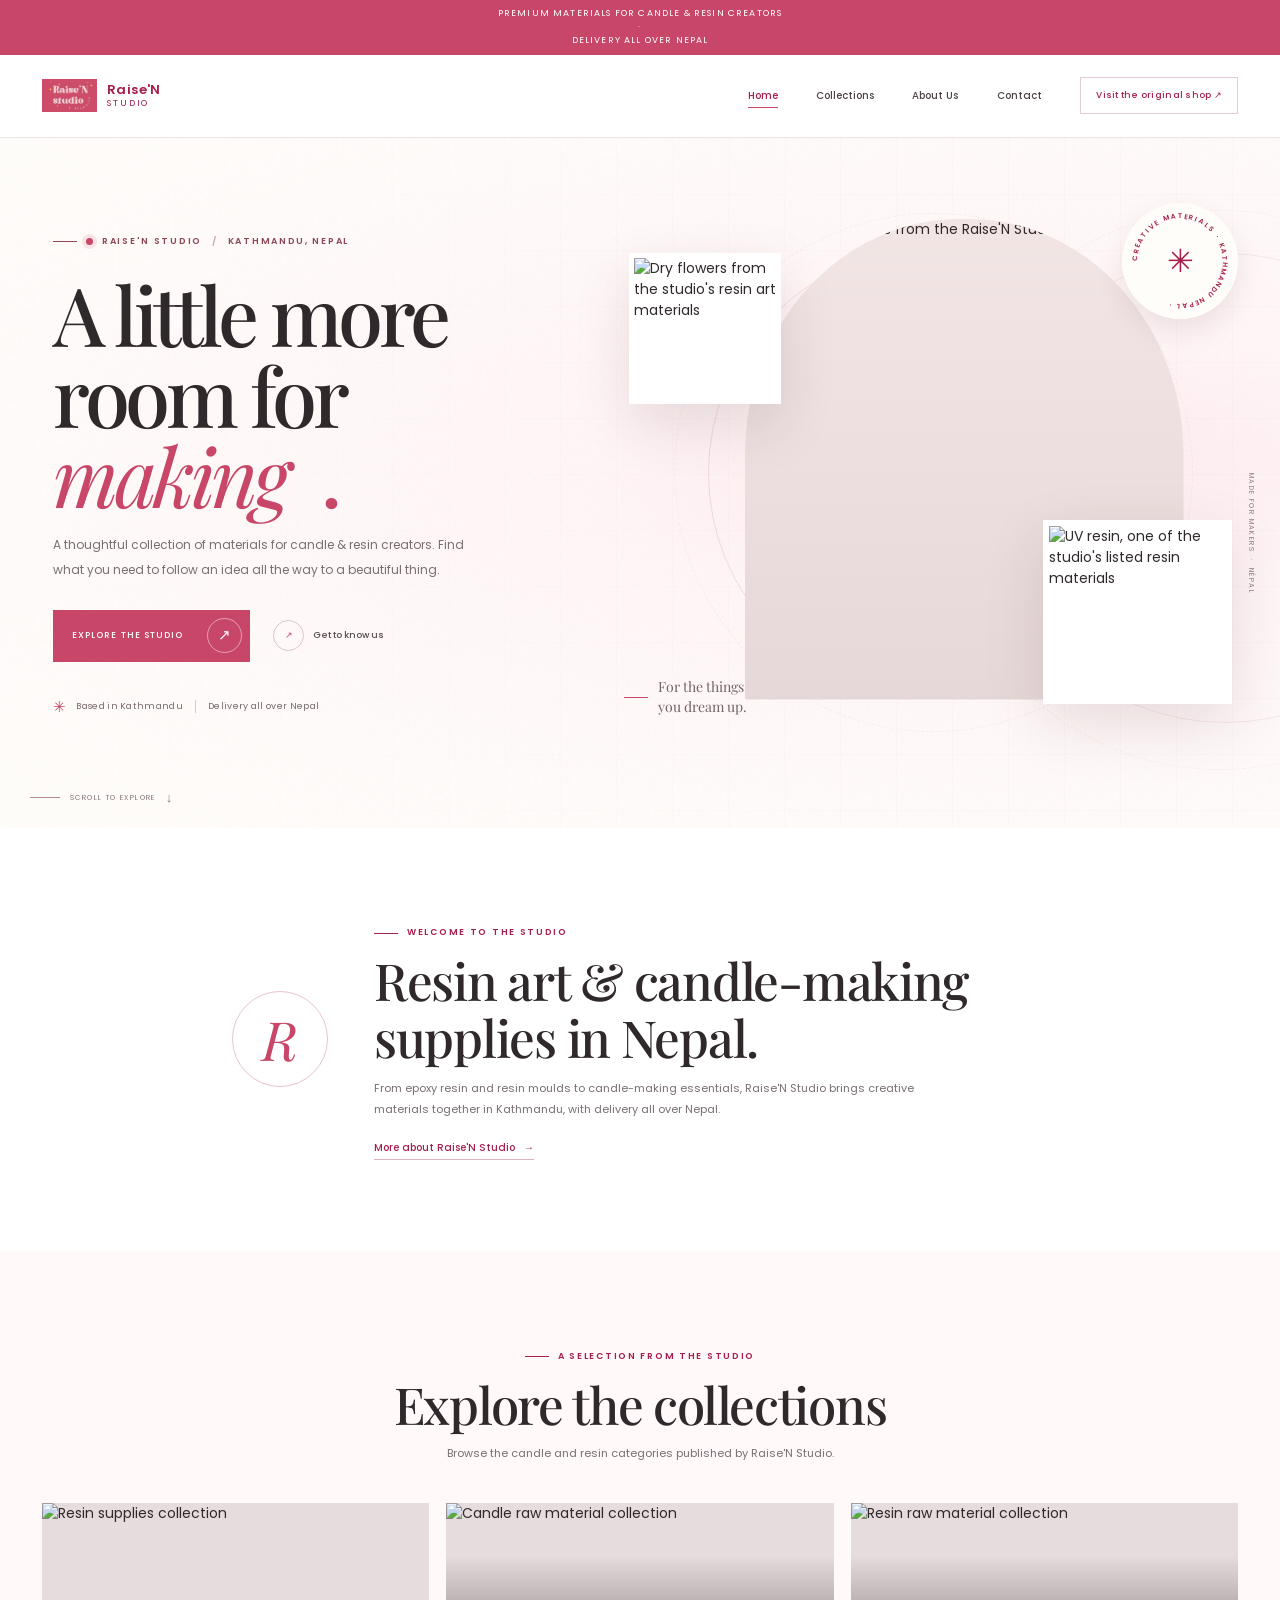
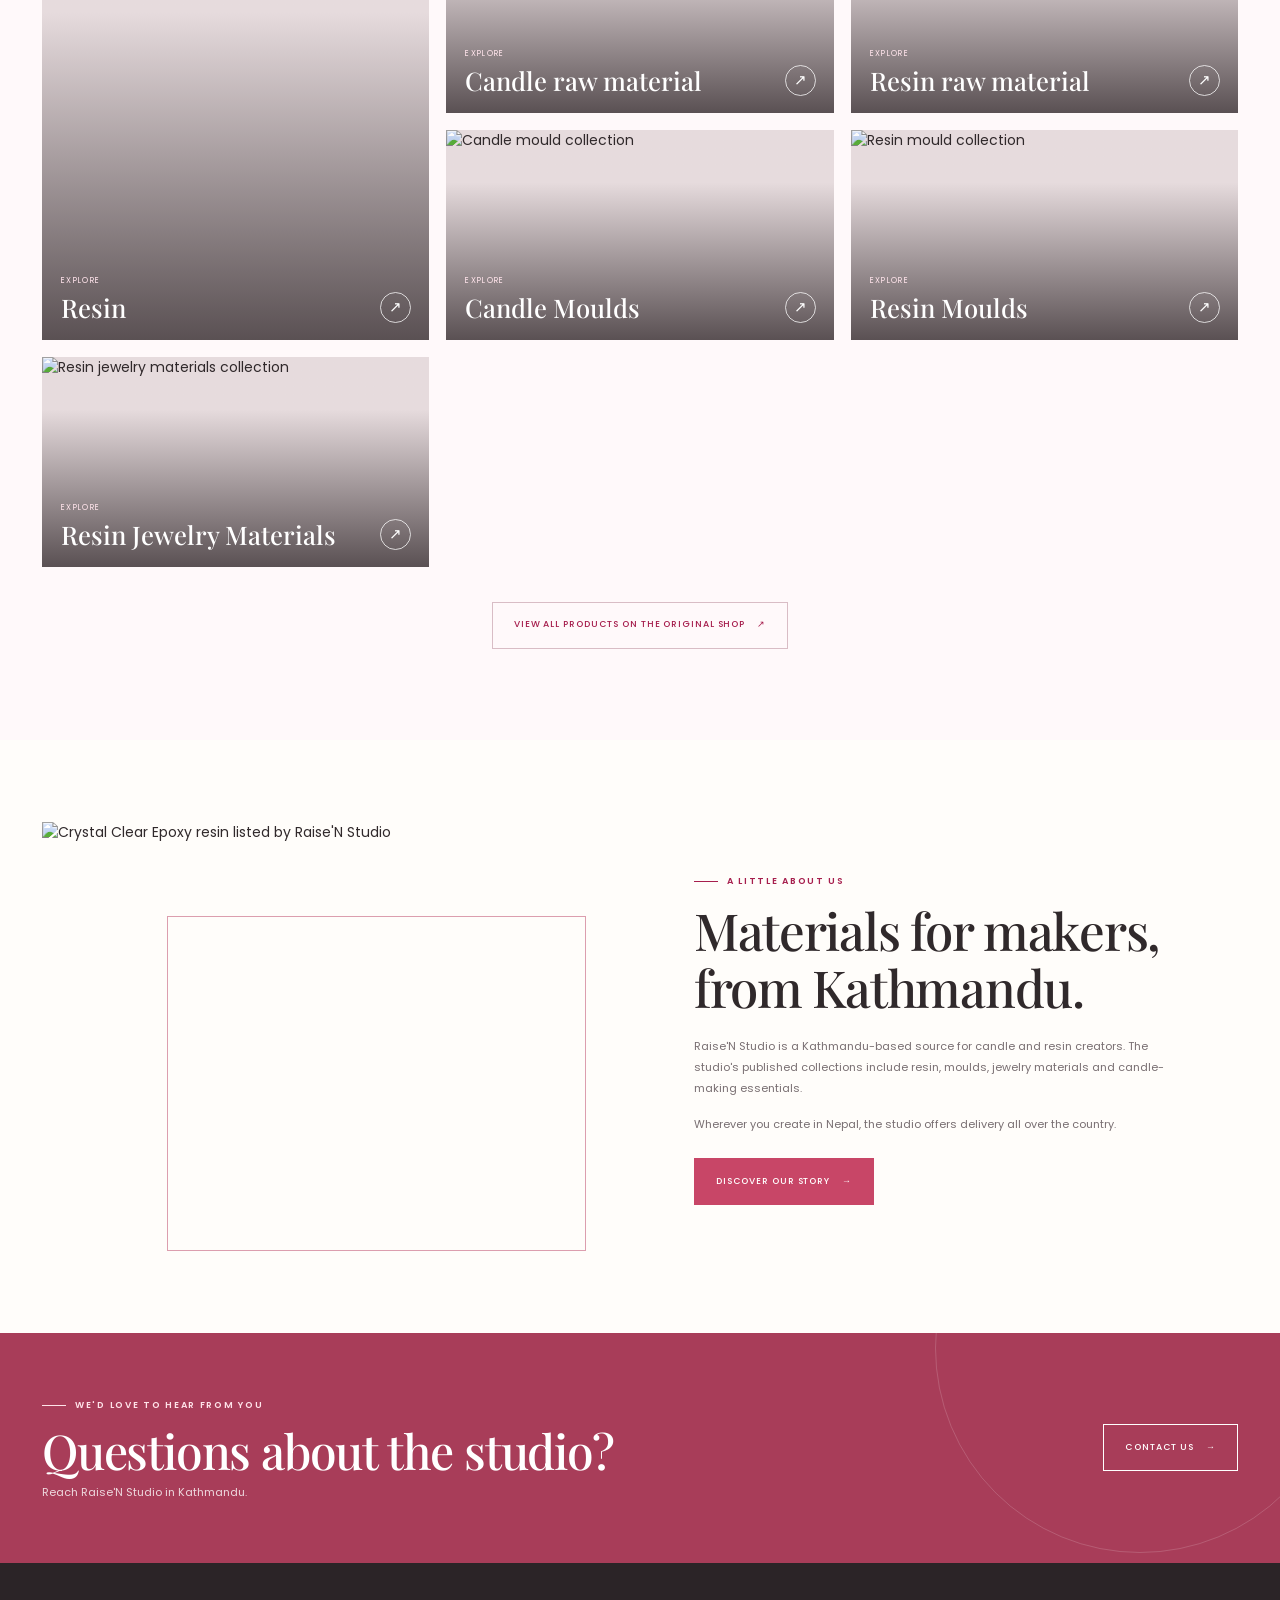
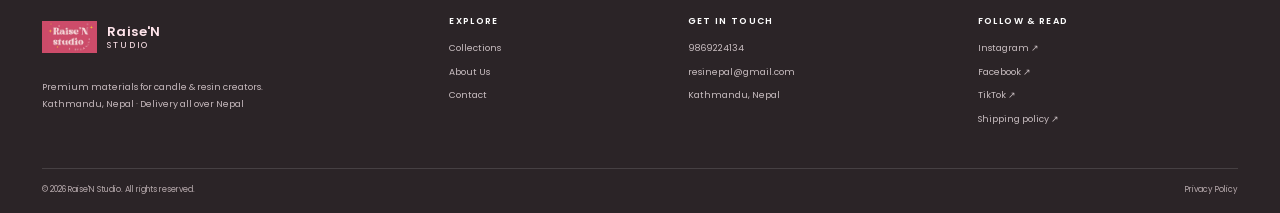
==== commit d65faded: "fixed" ====
--- a/index.html
+++ b/index.html
@@ -4,23 +4,56 @@
   <meta charset="utf-8">
   <meta name="viewport" content="width=device-width, initial-scale=1">
   <meta name="theme-color" content="#c84667">
-  <meta name="description" content="Raise'N Studio in Kathmandu, Nepal: premium materials for candle and resin creators, with delivery all over Nepal.">
-  <meta property="og:title" content="Raise'N Studio | Materials for makers">
-  <meta property="og:description" content="Premium materials for candle & resin creators. Kathmandu, Nepal. Delivery all over Nepal.">
-  <title>Raise'N Studio | Materials for makers</title>
+  <meta name="description" content="Explore resin art supplies, epoxy resin, resin moulds and candle-making materials from Raise'N Studio in Kathmandu, Nepal. Delivery all over Nepal.">
+  <meta property="og:site_name" content="Raise'N Studio">
+  <meta property="og:title" content="Resin &amp; Candle Making Supplies in Nepal | Raise'N Studio">
+  <meta property="og:description" content="Explore resin art supplies, epoxy resin, resin moulds and candle-making materials from Raise'N Studio in Kathmandu, Nepal. Delivery all over Nepal.">
+  <meta property="og:type" content="website">
+  <meta property="og:locale" content="en_NP">
+  <meta property="og:image" content="images/logo.png">
+  <meta property="og:image:alt" content="Raise'N Studio logo">
+  <meta name="twitter:card" content="summary">
+  <meta name="twitter:title" content="Resin &amp; Candle Making Supplies in Nepal | Raise'N Studio">
+  <meta name="twitter:description" content="Resin art supplies, epoxy resin and candle-making materials from Kathmandu, Nepal. Delivery all over Nepal.">
+  <title>Resin &amp; Candle Making Supplies in Nepal | Raise'N Studio</title>
   <link rel="preconnect" href="https://fonts.googleapis.com">
   <link rel="preconnect" href="https://fonts.gstatic.com" crossorigin>
   <link rel="preconnect" href="https://cdn2.blanxer.com">
   <link href="https://fonts.googleapis.com/css2?family=Poppins:wght@300;400;500;600;700&family=Playfair+Display:wght@400;500;600&display=swap" rel="stylesheet">
   <link href="https://cdn.jsdelivr.net/npm/bootstrap@5.3.3/dist/css/bootstrap.min.css" rel="stylesheet">
   <link href="styles.css" rel="stylesheet">
+  <script type="application/ld+json">
+    {
+      "@context": "https://schema.org",
+      "@type": "Organization",
+      "name": "Raise'N Studio",
+      "description": "Premium materials for candle and resin creators. Based in Kathmandu, Nepal, with delivery all over Nepal.",
+      "email": "resinepal@gmail.com",
+      "telephone": "+9779869224134",
+      "logo": "images/logo.png",
+      "address": {
+        "@type": "PostalAddress",
+        "addressLocality": "Kathmandu",
+        "addressCountry": "NP"
+      },
+      "areaServed": {
+        "@type": "Country",
+        "name": "Nepal"
+      },
+      "sameAs": [
+        "https://www.instagram.com/resin.candle_rawmaterial?utm_source=qr",
+        "https://www.tiktok.com/@resin.candle_rawmaterial?_r=1&_t=ZP-94hyLW6M7jj",
+        "https://www.facebook.com/profile.php?id=61551901918495"
+      ]
+    }
+  </script>
 </head>
 <body>
   <div class="announcement">PREMIUM MATERIALS FOR CANDLE &amp; RESIN CREATORS <span aria-hidden="true">&nbsp; · &nbsp;</span> DELIVERY ALL OVER NEPAL</div>
   <header class="site-header">
     <div class="container header-row">
       <a class="brand" href="index.html" aria-label="Raise'N Studio home">
-        <img src="https://cdn2.blanxer.com/69b68fd26365132d1ac25c60/brand_logo/69bfbd885b887f6803525708.webp" alt="Raise'N Studio logo" width="58" height="58">
+        <img src="images/logo.png" alt="Raise'N Studio logo" width="58" height="58">
         <span class="brand-wordmark"><span>Raise'N</span><span>Studio</span></span>
       </a>
       <button class="menu-toggle" type="button" aria-expanded="false" aria-controls="mainNav" aria-label="Open navigation menu">
@@ -80,8 +113,8 @@
         <span class="intro-mark" aria-hidden="true">R</span>
         <div>
           <span class="eyebrow">Welcome to the studio</span>
-          <h2>A place to find the materials behind your next idea.</h2>
-          <p>From resin supplies to candle-making essentials, Raise'N Studio brings creative materials together in one place.</p>
+          <h2>Resin art &amp; candle-making supplies in Nepal.</h2>
+          <p>From epoxy resin and resin moulds to candle-making essentials, Raise'N Studio brings creative materials together in Kathmandu, with delivery all over Nepal.</p>
           <a class="text-link" href="about.html">More about Raise'N Studio <span aria-hidden="true">→</span></a>
         </div>
       </div>
@@ -152,7 +185,7 @@
       <div class="footer-grid">
         <div class="footer-brand">
           <a class="brand brand-footer" href="index.html" aria-label="Raise'N Studio home">
-            <img src="https://cdn2.blanxer.com/69b68fd26365132d1ac25c60/brand_logo/69bfbd885b887f6803525708.webp" alt="" width="54" height="54" loading="lazy">
+            <img src="images/logo.png" alt="" width="54" height="54" loading="lazy">
             <span class="brand-wordmark"><span>Raise'N</span><span>Studio</span></span>
           </a>
           <p>Premium materials for candle &amp; resin creators.<br>Kathmandu, Nepal · Delivery all over Nepal</p>
--- a/styles.css
+++ b/styles.css
@@ -17,8 +17,8 @@
 a { color: inherit; text-decoration: none; }
 img { display: block; max-width: 100%; }
 .container { max-width: 1220px; }
-.announcement { min-height: 34px; display: grid; place-items: center; padding: 7px 14px; background: #a83d59; color: white; text-align: center; font-size: 9px; letter-spacing: .13em; }
-.site-header { position: sticky; z-index: 20; top: 0; border-bottom: 1px solid rgba(238,228,230,.8); background: rgba(255,253,250,.96); backdrop-filter: blur(14px); }
+.announcement { min-height: 34px; display: grid; place-items: center; padding: 7px 14px; background: var(--rose); color: white; text-align: center; font-size: 9px; letter-spacing: .13em; }
+.site-header { position: sticky; z-index: 20; top: 0; border-bottom: 1px solid var(--line); background: rgba(255,255,255,.97); backdrop-filter: blur(14px); }
 .header-row { min-height: 82px; display: flex; align-items: center; justify-content: space-between; gap: 28px; }
 .brand { display: inline-flex; flex: 0 0 auto; align-items: center; gap: 10px; }
 .brand img { width: 55px; height: 55px; object-fit: contain; }
@@ -242,7 +242,7 @@
   .brand-wordmark { font-size: 11px; }
   .brand-wordmark span:last-child { font-size: 8px; }
   .menu-toggle { display: grid; margin-left: auto; }
-  .main-nav { position: absolute; top: 100%; right: 0; left: 0; display: none; align-items: stretch; gap: 0; padding: 8px 23px 17px; border-bottom: 1px solid var(--line); background: var(--paper); box-shadow: 0 14px 24px rgba(30,20,24,.07); }
+  .main-nav { position: absolute; top: 100%; right: 0; left: 0; display: none; align-items: stretch; gap: 0; padding: 8px 23px 17px; border-bottom: 1px solid var(--line); background: #fff; box-shadow: 0 14px 24px rgba(30,20,24,.07); }
   .main-nav.is-open { display: flex; flex-direction: column; }
   .main-nav a { padding: 12px 0; border-bottom: 1px solid #f2eaec; font-size: 10px; }
   .main-nav a:not(.nav-shop)::after { display: none; }
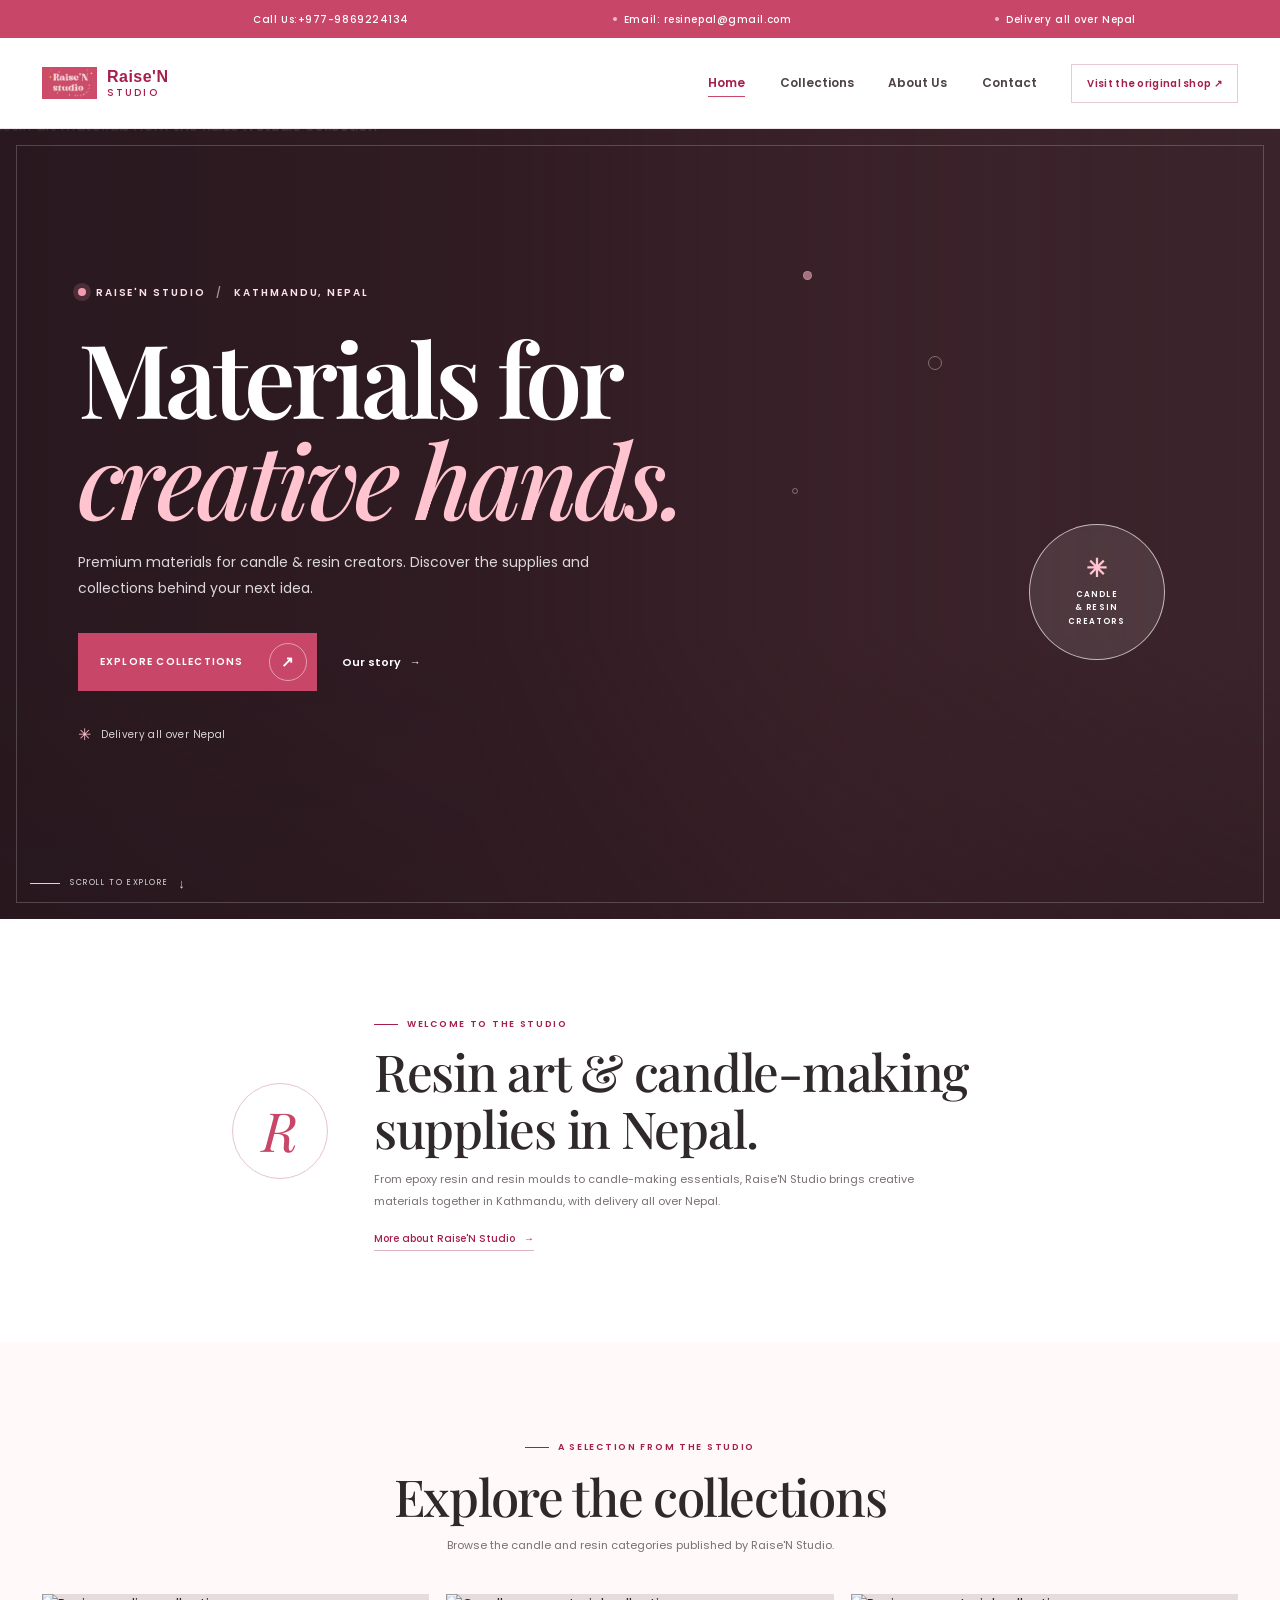
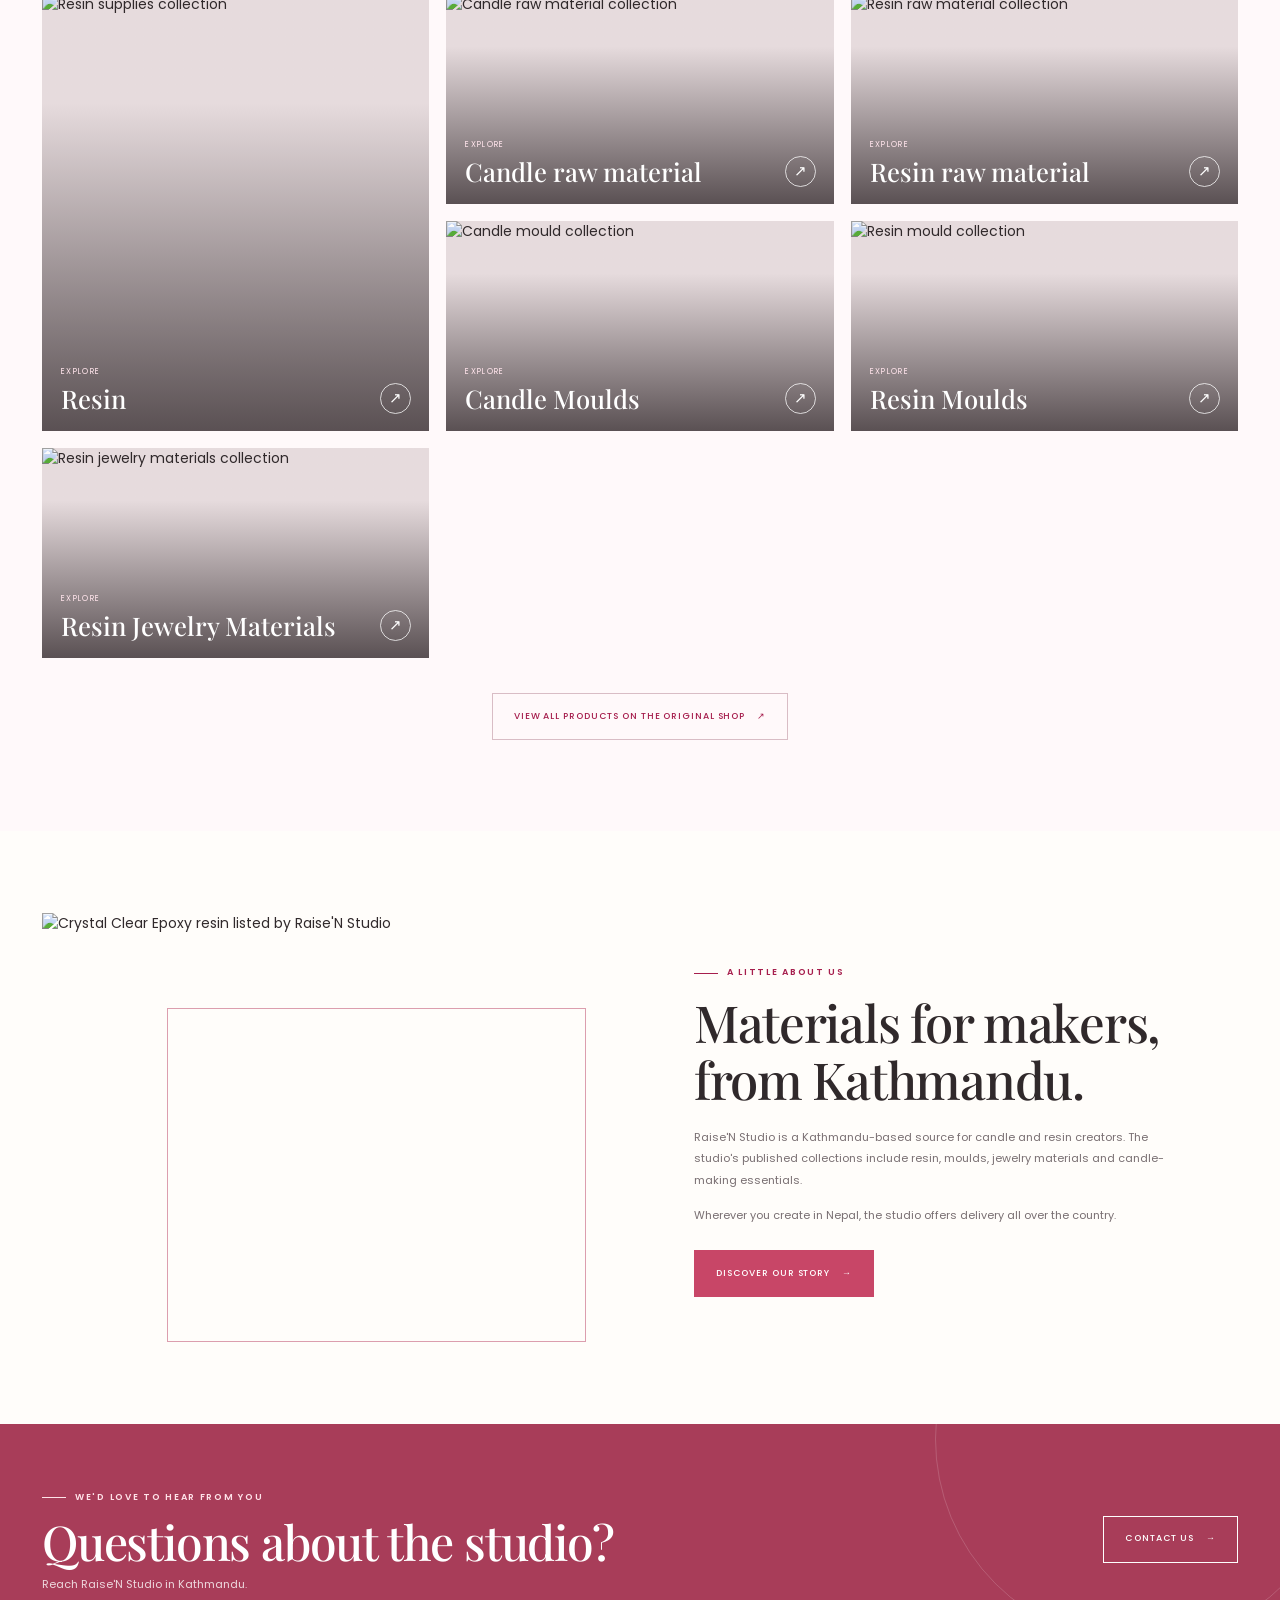
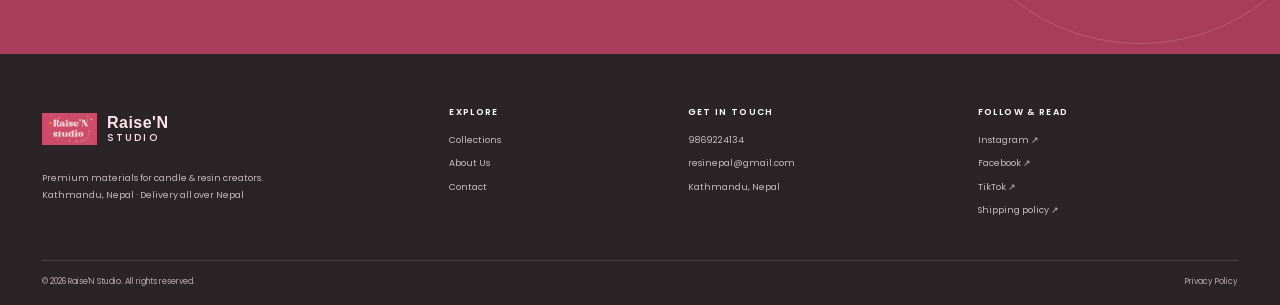
==== commit 7054347b: "updated" ====
--- a/index.html
+++ b/index.html
@@ -21,7 +21,7 @@
   <link rel="preconnect" href="https://cdn2.blanxer.com">
   <link href="https://fonts.googleapis.com/css2?family=Poppins:wght@300;400;500;600;700&family=Playfair+Display:wght@400;500;600&display=swap" rel="stylesheet">
   <link href="https://cdn.jsdelivr.net/npm/bootstrap@5.3.3/dist/css/bootstrap.min.css" rel="stylesheet">
-  <link href="styles.css" rel="stylesheet">
+  <link href="styles.css?v=hero-banner-3" rel="stylesheet">
   <script type="application/ld+json">
     {
       "@context": "https://schema.org",
@@ -49,7 +49,20 @@
   </script>
 </head>
 <body>
-  <div class="announcement">PREMIUM MATERIALS FOR CANDLE &amp; RESIN CREATORS <span aria-hidden="true">&nbsp; · &nbsp;</span> DELIVERY ALL OVER NEPAL</div>
+  <div class="announcement" aria-label="Raise'N Studio contact and delivery details">
+    <div class="announcement-track">
+      <div class="announcement-group">
+        <a class="announcement-item" href="tel:+9779869224134">Call Us:+977-9869224134</a>
+        <a class="announcement-item" href="mailto:resinepal@gmail.com">Email: resinepal@gmail.com</a>
+        <span class="announcement-item">Delivery all over Nepal</span>
+      </div>
+      <div class="announcement-group" aria-hidden="true">
+        <span class="announcement-item">Call Us:+977-9869224134</span>
+        <span class="announcement-item">Email resinepal@gmail.com</span>
+        <span class="announcement-item">Delivery all over Nepal</span>
+      </div>
+    </div>
+  </div>
   <header class="site-header">
     <div class="container header-row">
       <a class="brand" href="index.html" aria-label="Raise'N Studio home">
@@ -70,39 +83,26 @@
   </header>
 
   <main>
-    <section class="hero hero-showcase" id="homeHero" aria-labelledby="heroTitle">
-      <div class="hero-grain" aria-hidden="true"></div>
-      <div class="hero-orbit hero-orbit-one" aria-hidden="true"></div>
-      <div class="hero-orbit hero-orbit-two" aria-hidden="true"></div>
-      <div class="container hero-layout">
+    <section class="hero hero-banner" id="homeHero" aria-labelledby="heroTitle">
+      <div class="hero-banner-image" data-hero-visual>
+        <img src="https://cdn2.blanxer.com/69b68fd26365132d1ac25c60/hero_image/69f5aa864ef88edb44437e0e.webp" alt="Resin art materials from the Raise'N Studio collection" width="1800" height="1000" fetchpriority="high">
+      </div>
+      <div class="hero-banner-shade" aria-hidden="true"></div>
+      <div class="hero-banner-decoration" aria-hidden="true"><span></span><span></span><span></span></div>
+      <div class="container hero-banner-inner">
         <div class="hero-copy" data-reveal>
-          <span class="eyebrow hero-eyebrow"><span class="eyebrow-dot"></span> Raise'N Studio <span class="eyebrow-divider">/</span> Kathmandu, Nepal</span>
-          <h1 id="heroTitle">A little more<br>room for <span class="hero-word-wrap"><em data-hero-word>making</em><span class="hero-word-period">.</span></span></h1>
-          <p class="hero-description">A thoughtful collection of materials for candle &amp; resin creators. Find what you need to follow an idea all the way to a beautiful thing.</p>
+          <span class="hero-eyebrow"><span class="eyebrow-dot"></span> RAISE'N STUDIO <span class="eyebrow-divider">/</span> KATHMANDU, NEPAL</span>
+          <h1 id="heroTitle">Materials for<br><em>creative hands.</em></h1>
+          <p class="hero-description">Premium materials for candle &amp; resin creators. Discover the supplies and collections behind your next idea.</p>
           <div class="hero-actions">
-            <a class="hero-cta" href="#collections"><span>Explore the studio</span><span class="hero-cta-icon" aria-hidden="true">↗</span></a>
-            <a class="hero-about-link" href="about.html"><span class="play-icon" aria-hidden="true">↗</span><span>Get to know us</span></a>
+            <a class="hero-cta" href="#collections"><span>Explore collections</span><span class="hero-cta-icon" aria-hidden="true">↗</span></a>
+            <a class="hero-about-link" href="about.html">Our story <span aria-hidden="true">→</span></a>
           </div>
-          <div class="hero-proof"><span class="proof-icon" aria-hidden="true">✳</span><span>Based in Kathmandu</span><span class="proof-divider"></span><span>Delivery all over Nepal</span></div>
-        </div>
-        <div class="hero-visual" data-hero-visual aria-label="Candle and resin supplies from Raise'N Studio">
-          <div class="hero-visual-halo" aria-hidden="true"></div>
-          <div class="hero-photo-frame hero-photo-main" data-depth="1">
-            <img src="https://cdn2.blanxer.com/69b68fd26365132d1ac25c60/hero_image/69f5aa864ef88edb44437e0e.webp" alt="Resin art materials from the Raise'N Studio collection" width="900" height="1050" fetchpriority="high">
-            <span class="photo-index">01 <i></i> THE MATERIALS</span>
-          </div>
-          <div class="hero-photo-frame hero-photo-detail" data-depth="2">
-            <img src="https://cdn2.blanxer.com/uploads/69b68fd26365132d1ac25c60/product_image-img_0569-4664.webp" alt="UV resin, one of the studio's listed resin materials" width="400" height="440" loading="eager">
-          </div>
-          <div class="hero-photo-frame hero-photo-flower" data-depth="3">
-            <img src="https://cdn2.blanxer.com/uploads/69b68fd26365132d1ac25c60/product_image-img_7486-5870.webp" alt="Dry flowers from the studio's resin art materials" width="300" height="320" loading="eager">
-          </div>
-          <div class="hero-seal" aria-label="Creative materials, Kathmandu Nepal">
-            <svg class="seal-text" viewBox="0 0 120 120" aria-hidden="true"><defs><path id="sealCircle" d="M60,60 m-44,0 a44,44 0 1,1 88,0 a44,44 0 1,1 -88,0"></path></defs><text><textPath href="#sealCircle">CREATIVE MATERIALS · KATHMANDU NEPAL · </textPath></text></svg>
-            <span class="seal-star" aria-hidden="true">✳</span>
-          </div>
-          <div class="hero-art-note"><span class="art-note-line"></span><span>For the things<br>you dream up.</span></div>
-          <span class="hero-side-note" aria-hidden="true">MADE FOR MAKERS&nbsp; · &nbsp;NÉPAL</span>
+          <div class="hero-proof"><span class="proof-icon" aria-hidden="true">✳</span><span>Delivery all over Nepal</span></div>
+        </div>
+        <div class="hero-banner-stamp" aria-label="Candle and resin creator materials">
+          <span class="stamp-star" aria-hidden="true">✳</span>
+          <span>CANDLE<br>&amp; RESIN<br>CREATORS</span>
         </div>
       </div>
       <a class="hero-scroll" href="#collections" aria-label="Scroll to explore the collections"><span class="scroll-line"></span><span>SCROLL TO EXPLORE</span><span class="scroll-arrow" aria-hidden="true">↓</span></a>
@@ -197,6 +197,6 @@
       <div class="footer-bottom"><span>© <span data-current-year></span> Raise'N Studio. All rights reserved.</span><a href="https://raisen-studio-m8t0.blanxer.io/p/privacy-policy" target="_blank" rel="noopener noreferrer">Privacy Policy</a></div>
     </div>
   </footer>
-  <script src="script.js" defer></script>
+  <script src="script.js?v=hero-banner-2" defer></script>
 </body>
 </html>
--- a/styles.css
+++ b/styles.css
@@ -312,3 +312,343 @@
 @media (prefers-reduced-motion: reduce) {
   *, *::before, *::after { scroll-behavior: auto !important; animation-duration: .01ms !important; animation-iteration-count: 1 !important; transition-duration: .01ms !important; }
 }
+
+/* Wide editorial homepage banner */
+.header-row { min-height: 90px; }
+.brand-wordmark { font-size: 16px; font-weight: 700; }
+.brand-wordmark span:last-child { font-size: 10px; font-weight: 500; }
+.main-nav { gap: clamp(20px, 2.7vw, 36px); }
+.main-nav a { font-size: 12px; font-weight: 600; }
+.main-nav .nav-shop { font-size: 10px; font-weight: 600; }
+
+.hero-banner {
+  position: relative;
+  min-height: clamp(570px, 65vw, 790px);
+  overflow: hidden;
+  isolation: isolate;
+  background: #3d252d;
+  color: white;
+}
+.hero-banner-image { position: absolute; z-index: -3; inset: 0; overflow: hidden; }
+.hero-banner-image img {
+  width: 100%;
+  height: 100%;
+  object-fit: cover;
+  object-position: center 48%;
+  transform: scale(1.035);
+  animation: hero-image-reveal 1.8s cubic-bezier(.2,.65,.25,1) both;
+  will-change: transform;
+}
+.hero-banner-shade {
+  position: absolute;
+  z-index: -2;
+  inset: 0;
+  background:
+    linear-gradient(90deg, rgba(38,23,29,.88) 0%, rgba(45,25,32,.79) 37%, rgba(55,29,37,.43) 66%, rgba(44,26,32,.1) 100%),
+    linear-gradient(0deg, rgba(36,20,26,.39), transparent 36%);
+}
+.hero-banner::after {
+  position: absolute;
+  z-index: -1;
+  inset: 16px;
+  border: 1px solid rgba(255,255,255,.2);
+  content: "";
+  pointer-events: none;
+}
+.hero-banner-inner {
+  position: relative;
+  min-height: inherit;
+  display: flex;
+  align-items: center;
+  padding-top: 78px;
+  padding-bottom: 98px;
+}
+.hero-banner .hero-copy {
+  max-width: 770px;
+  padding: 0 0 0 3%;
+}
+.hero-banner .hero-eyebrow {
+  display: inline-flex;
+  align-items: center;
+  gap: 10px;
+  color: #ffe2e9;
+  font-size: 10px;
+  font-weight: 600;
+  letter-spacing: .19em;
+}
+.hero-banner .eyebrow-dot {
+  width: 8px;
+  height: 8px;
+  display: inline-block;
+  border-radius: 50%;
+  background: #f49caf;
+  box-shadow: 0 0 0 5px rgba(244,156,175,.17);
+}
+.hero-banner .eyebrow-divider { color: rgba(255,255,255,.53); }
+.hero-banner h1 {
+  max-width: 820px;
+  margin: 24px 0 20px;
+  color: white;
+  font-family: var(--serif);
+  font-size: clamp(66px, 8vw, 112px);
+  font-weight: 600;
+  line-height: .99;
+  letter-spacing: -.045em;
+  text-wrap: balance;
+}
+.hero-banner h1 em {
+  color: #ffc4d0;
+  font-weight: 500;
+  font-style: italic;
+}
+.hero-banner .hero-description {
+  max-width: 520px;
+  margin: 0 0 31px;
+  color: rgba(255,255,255,.83);
+  font-size: 14px;
+  line-height: 1.9;
+}
+.hero-banner .hero-actions { gap: 25px; }
+.hero-banner .hero-cta {
+  min-height: 58px;
+  gap: 25px;
+  padding: 0 10px 0 22px;
+  background: var(--rose);
+  color: white;
+  font-size: 10px;
+  font-weight: 600;
+}
+.hero-banner .hero-cta:hover {
+  background: #db5576;
+  box-shadow: 0 12px 30px rgba(14,8,10,.25);
+}
+.hero-banner .hero-cta-icon { width: 38px; height: 38px; }
+.hero-banner .hero-about-link {
+  display: inline-flex;
+  align-items: center;
+  gap: 9px;
+  color: white;
+  font-size: 11px;
+  font-weight: 600;
+  transition: color .2s ease, gap .2s ease;
+}
+.hero-banner .hero-about-link:hover { gap: 14px; color: #ffd5df; }
+.hero-banner .hero-proof {
+  display: flex;
+  align-items: center;
+  gap: 10px;
+  margin-top: 32px;
+  color: rgba(255,255,255,.82);
+  font-size: 10px;
+}
+.hero-banner .proof-icon { color: #ffc4d0; font-size: 16px; }
+.hero-banner-stamp {
+  position: absolute;
+  top: 50%;
+  right: max(calc((100vw - 1140px)/2), 7%);
+  width: 136px;
+  height: 136px;
+  display: grid;
+  align-content: center;
+  justify-items: center;
+  gap: 7px;
+  border: 1px solid rgba(255,255,255,.66);
+  border-radius: 50%;
+  background: rgba(255,255,255,.1);
+  color: white;
+  text-align: center;
+  font-size: 8px;
+  font-weight: 600;
+  line-height: 1.65;
+  letter-spacing: .15em;
+  backdrop-filter: blur(5px);
+  animation: hero-stamp-float 5s ease-in-out infinite;
+}
+.stamp-star { color: #ffc4d0; font-size: 25px; line-height: 1; }
+.hero-banner-decoration {
+  position: absolute;
+  top: 18%;
+  right: 25%;
+  width: 190px;
+  height: 230px;
+  opacity: .6;
+  pointer-events: none;
+  transform: translate3d(var(--hero-shift-x, 0), var(--hero-shift-y, 0), 0);
+  transition: transform .5s ease-out;
+}
+.hero-banner-decoration span {
+  position: absolute;
+  display: block;
+  border: 1px solid rgba(255,255,255,.58);
+  border-radius: 50%;
+  animation: hero-orbit-float 7s ease-in-out infinite;
+}
+.hero-banner-decoration span:nth-child(1) { top: 0; left: 33px; width: 9px; height: 9px; background: #f3a5b6; }
+.hero-banner-decoration span:nth-child(2) { top: 85px; right: 18px; width: 14px; height: 14px; animation-delay: -2s; }
+.hero-banner-decoration span:nth-child(3) { bottom: 7px; left: 22px; width: 6px; height: 6px; animation-delay: -4s; }
+.hero-banner .hero-scroll {
+  bottom: 26px;
+  left: max(calc((100vw - 1220px)/2), 30px);
+  color: rgba(255,255,255,.82);
+  font-size: 8px;
+}
+.hero-banner .hero-scroll:hover { color: white; }
+.hero-banner .scroll-line { background: #ffc4d0; }
+.hero-banner .scroll-arrow { color: #ffc4d0; }
+.hero-banner [data-reveal] { opacity: 1; transform: none; }
+.hero-banner.is-ready [data-reveal] { animation: hero-banner-copy-in .85s cubic-bezier(.2,.7,.2,1) both; }
+.hero-banner.is-ready .hero-eyebrow,
+.hero-banner.is-ready h1,
+.hero-banner.is-ready .hero-description,
+.hero-banner.is-ready .hero-actions,
+.hero-banner.is-ready .hero-proof { animation: hero-banner-copy-in .8s cubic-bezier(.2,.7,.2,1) both; }
+.hero-banner.is-ready .hero-eyebrow { animation-delay: .08s; }
+.hero-banner.is-ready h1 { animation-delay: .18s; }
+.hero-banner.is-ready .hero-description { animation-delay: .3s; }
+.hero-banner.is-ready .hero-actions { animation-delay: .4s; }
+.hero-banner.is-ready .hero-proof { animation-delay: .52s; }
+
+@keyframes hero-banner-copy-in {
+  from { opacity: 0; transform: translateY(25px); }
+  to { opacity: 1; transform: translateY(0); }
+}
+@keyframes hero-image-reveal {
+  from { opacity: .68; transform: scale(1.11); }
+  to { opacity: 1; transform: scale(1.035); }
+}
+@keyframes hero-stamp-float {
+  0%, 100% { transform: translateY(-50%) rotate(-7deg); }
+  50% { transform: translateY(calc(-50% - 10px)) rotate(-3deg); }
+}
+@keyframes hero-orbit-float {
+  0%, 100% { transform: translateY(0) scale(1); }
+  50% { transform: translateY(-10px) scale(1.12); }
+}
+@keyframes hero-stamp-mobile {
+  0%, 100% { transform: translateY(0) rotate(-7deg); }
+  50% { transform: translateY(-7px) rotate(-3deg); }
+}
+
+@media (max-width: 991.98px) {
+  .main-nav { gap: 17px; }
+  .main-nav a { font-size: 11px; }
+  .main-nav .nav-shop { padding-right: 12px; padding-left: 12px; font-size: 9px; }
+  .hero-banner { min-height: 600px; }
+  .hero-banner-inner { padding-top: 72px; padding-bottom: 95px; }
+  .hero-banner .hero-copy { max-width: 680px; }
+  .hero-banner h1 { font-size: clamp(64px, 8.5vw, 92px); }
+  .hero-banner-stamp { right: 6%; width: 112px; height: 112px; font-size: 7px; }
+}
+@media (max-width: 767.98px) {
+  .header-row { min-height: 75px; }
+  .brand-wordmark { font-size: 14px; }
+  .brand-wordmark span:last-child { font-size: 9px; }
+  .main-nav { padding: 12px 23px 19px; }
+  .main-nav a { padding: 13px 0; font-size: 13px; font-weight: 600; }
+  .main-nav .nav-shop { padding: 11px 13px; font-size: 10px; }
+  .hero-banner { min-height: 650px; }
+  .hero-banner::after { inset: 8px; }
+  .hero-banner-image img { object-position: 62% center; }
+  .hero-banner-shade {
+    background:
+      linear-gradient(90deg, rgba(38,23,29,.82), rgba(45,25,32,.53) 70%, rgba(44,26,32,.28)),
+      linear-gradient(0deg, rgba(36,20,26,.48), transparent 56%);
+  }
+  .hero-banner-inner { min-height: 650px; align-items: center; padding: 72px 22px 91px; }
+  .hero-banner .hero-copy { max-width: 590px; padding: 0; }
+  .hero-banner .hero-eyebrow { flex-wrap: wrap; font-size: 8px; letter-spacing: .12em; }
+  .hero-banner h1 { margin: 22px 0 17px; font-size: clamp(53px, 12vw, 76px); line-height: 1.01; }
+  .hero-banner .hero-description { max-width: 440px; margin-bottom: 24px; font-size: 12px; }
+  .hero-banner .hero-actions { gap: 18px; }
+  .hero-banner .hero-cta { min-height: 52px; padding-left: 17px; font-size: 9px; }
+  .hero-banner .hero-cta-icon { width: 34px; height: 34px; }
+  .hero-banner .hero-about-link { font-size: 10px; }
+  .hero-banner .hero-proof { margin-top: 24px; font-size: 9px; }
+  .hero-banner-stamp { top: auto; right: 24px; bottom: 63px; width: 84px; height: 84px; gap: 3px; font-size: 6px; letter-spacing: .1em; animation-name: hero-stamp-mobile; }
+  .stamp-star { font-size: 19px; }
+  .hero-banner-decoration { top: 12%; right: 9%; transform: scale(.75); }
+  .hero-banner .hero-scroll { bottom: 24px; left: 23px; font-size: 7px; }
+}
+@media (max-width: 380px) {
+  .hero-banner { min-height: 620px; }
+  .hero-banner-inner { min-height: 620px; padding-right: 17px; padding-left: 17px; }
+  .hero-banner h1 { font-size: 51px; }
+  .hero-banner .hero-actions { align-items: flex-start; flex-direction: column; gap: 14px; }
+  .hero-banner-stamp { right: 15px; bottom: 57px; width: 73px; height: 73px; font-size: 5px; }
+  .hero-banner .hero-proof { margin-top: 20px; }
+}
+@media (prefers-reduced-motion: reduce) {
+  .hero-banner *, .hero-banner::before, .hero-banner::after { animation-duration: .01ms !important; animation-iteration-count: 1 !important; transition-duration: .01ms !important; }
+}
+
+.announcement {
+  min-height: 38px;
+  overflow: hidden;
+  padding: 0;
+  text-align: left;
+  letter-spacing: normal;
+}
+.announcement-track {
+  width: max-content;
+  height: 38px;
+  display: flex;
+  animation: announcement-marquee 28s linear infinite;
+}
+.announcement-group {
+  flex: 0 0 100vw;
+  display: flex;
+  align-items: center;
+  justify-content: space-evenly;
+  gap: clamp(18px, 2.4vw, 38px);
+  padding: 0 clamp(16px, 2vw, 28px);
+  white-space: nowrap;
+}
+.announcement-item {
+  display: inline-flex;
+  flex: 0 0 auto;
+  align-items: center;
+  gap: 7px;
+  color: white;
+  font-size: 10px;
+  font-weight: 500;
+  letter-spacing: .055em;
+}
+a.announcement-item { transition: color .2s ease; }
+a.announcement-item:hover { color: #ffe0e8; }
+.announcement-item:not(:first-child)::before {
+  width: 4px;
+  height: 4px;
+  border-radius: 50%;
+  background: rgba(255,255,255,.65);
+  content: "";
+}
+.announcement-track:hover,
+.announcement-track:focus-within { animation-play-state: paused; }
+@keyframes announcement-marquee {
+  to { transform: translateX(-50%); }
+}
+@media (max-width: 767.98px) {
+  .announcement { min-height: 35px; }
+  .announcement-track { height: 35px; animation-duration: 24s; }
+  .announcement-group {
+    flex-basis: max-content;
+    justify-content: flex-start;
+    gap: 19px;
+    padding-right: 20px;
+    padding-left: 20px;
+  }
+  .announcement-item { font-size: 9px; }
+}
+@media (prefers-reduced-motion: reduce) {
+  .announcement { height: auto; }
+  .announcement-track { width: 100%; height: auto; animation: none; }
+  .announcement-group:first-child {
+    flex: 1 1 auto;
+    flex-wrap: wrap;
+    justify-content: center;
+    gap: 8px 18px;
+    padding: 9px 14px;
+    white-space: normal;
+  }
+  .announcement-group[aria-hidden="true"] { display: none; }
+}
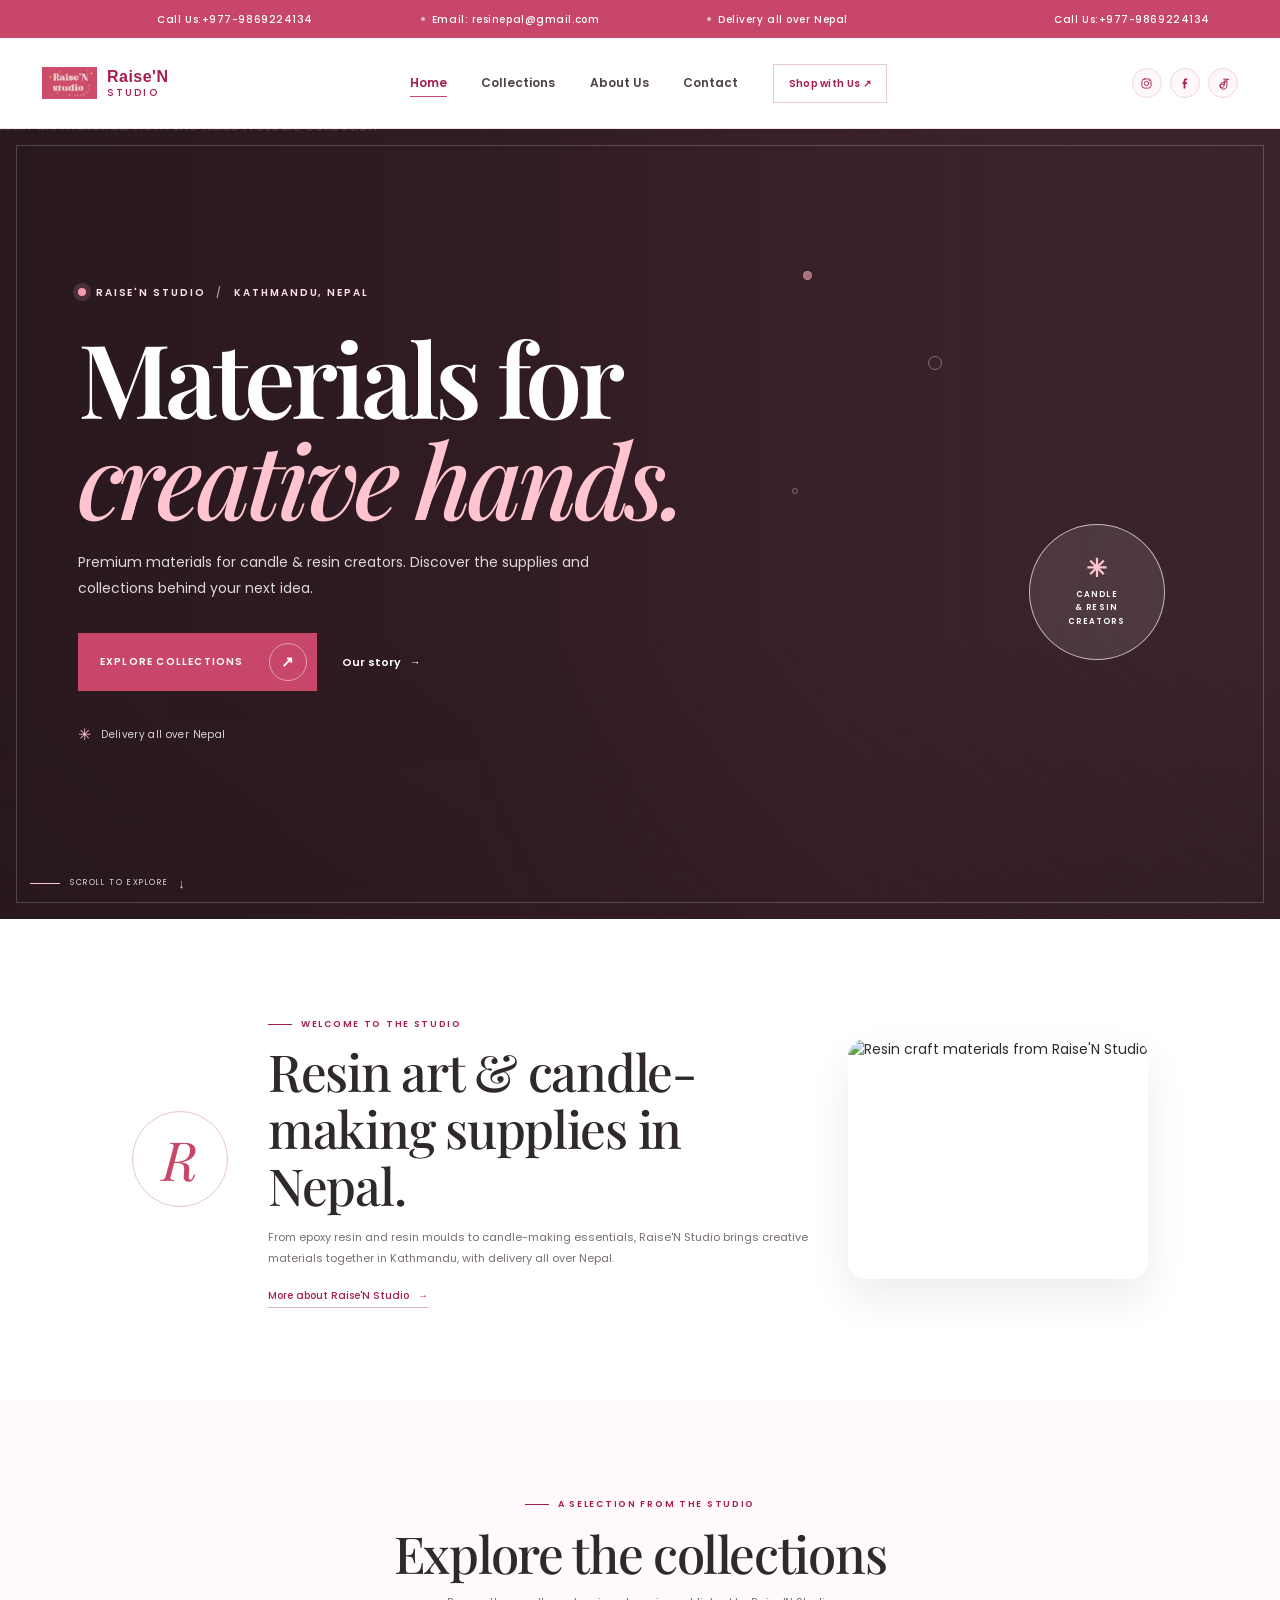
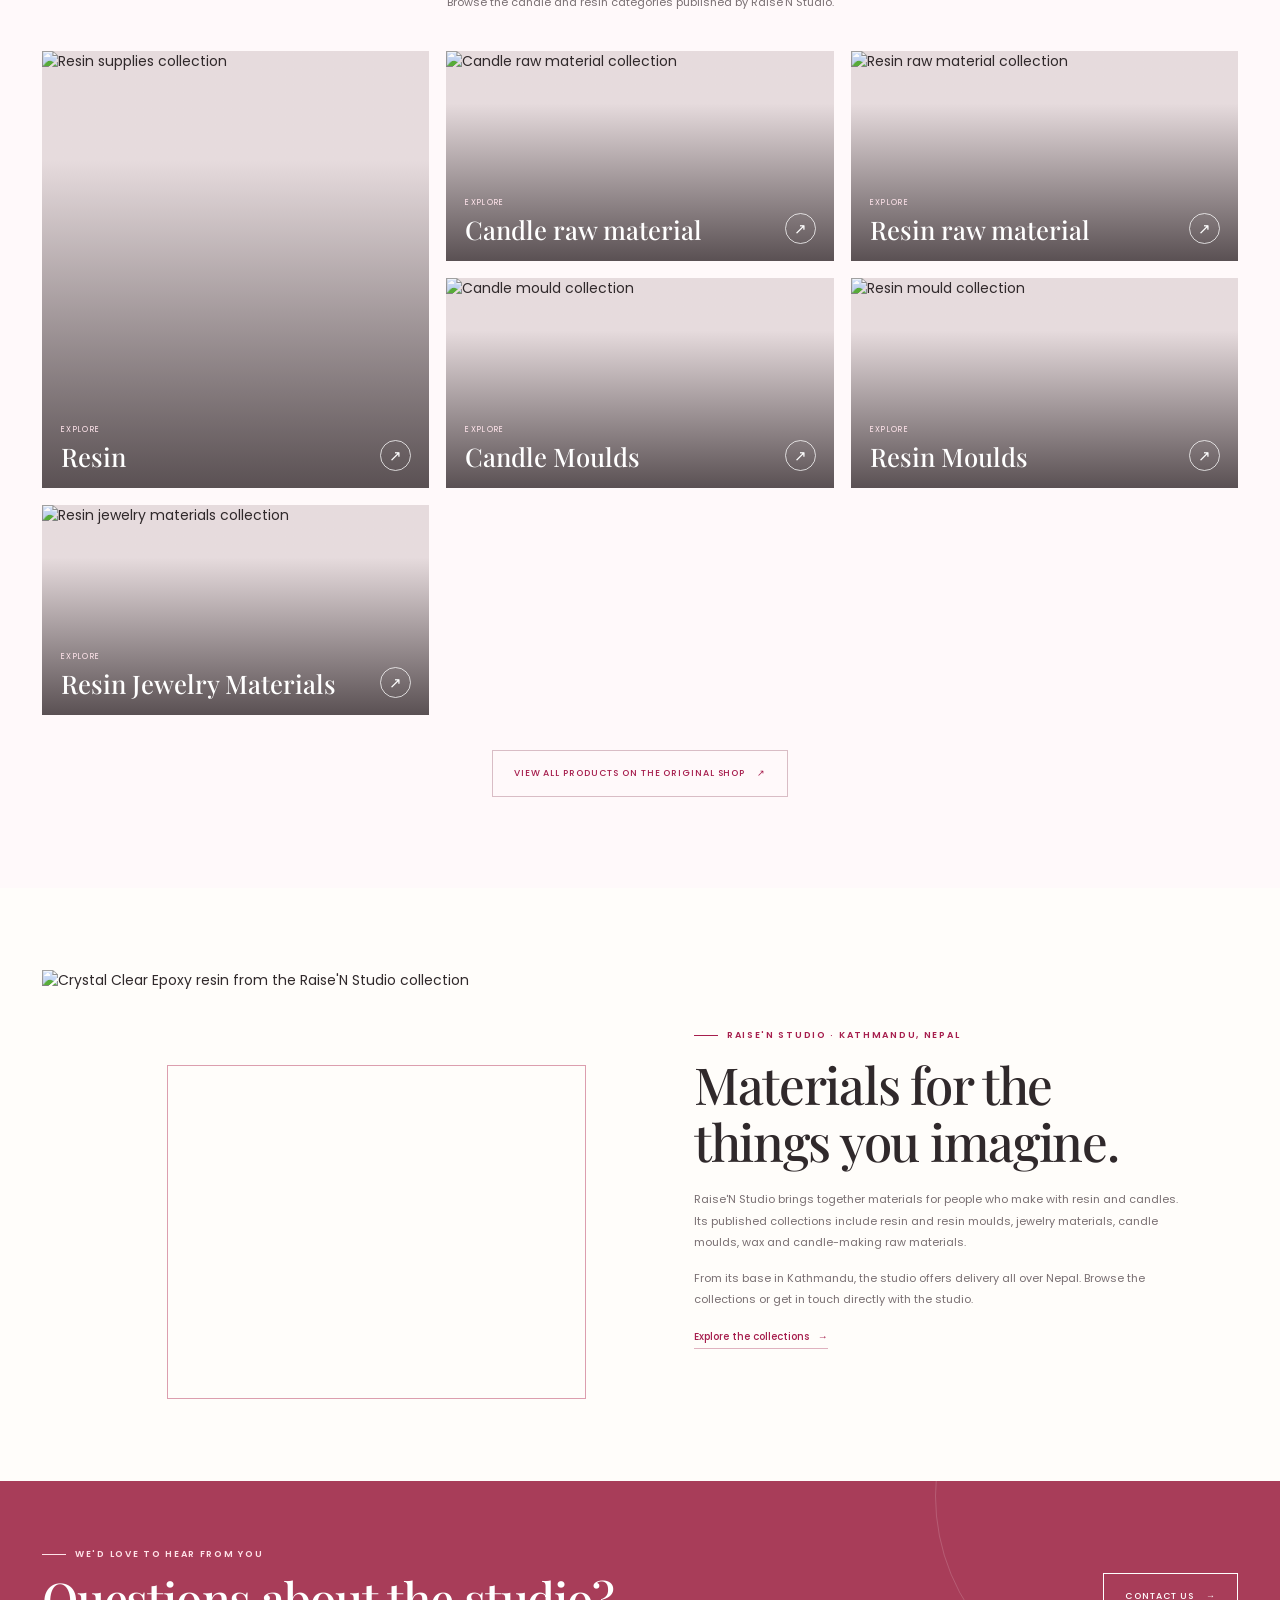
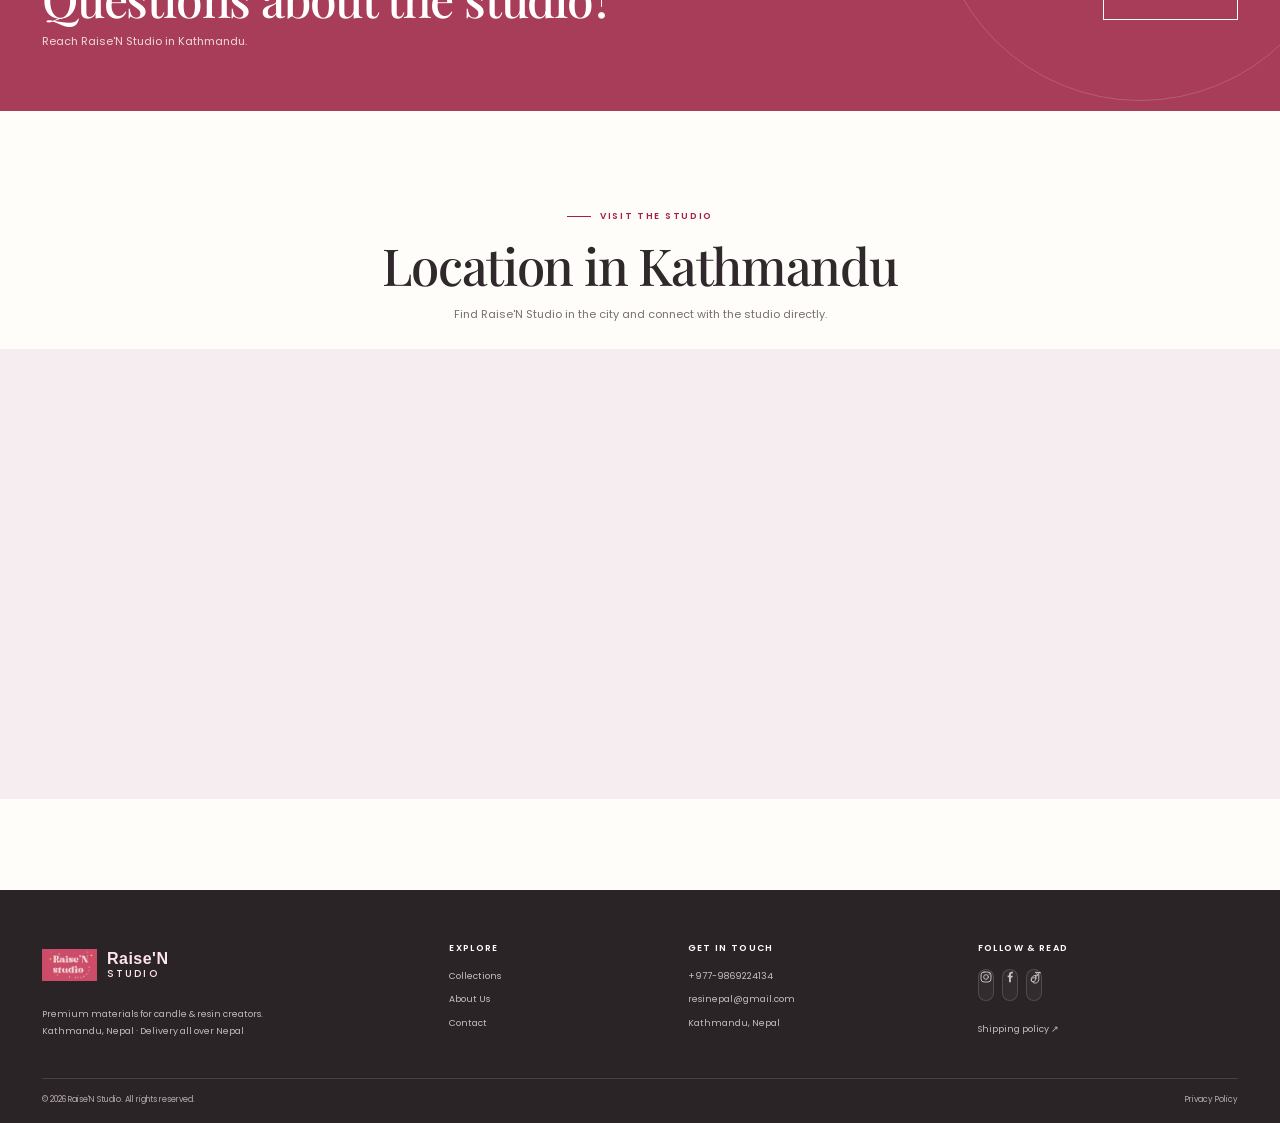
==== commit 6de516af: "fixed" ====
--- a/index.html
+++ b/index.html
@@ -2,48 +2,96 @@
 <html lang="en">
 <head>
   <meta charset="utf-8">
+  <meta http-equiv="x-ua-compatible" content="ie=edge">
   <meta name="viewport" content="width=device-width, initial-scale=1">
   <meta name="theme-color" content="#c84667">
-  <meta name="description" content="Explore resin art supplies, epoxy resin, resin moulds and candle-making materials from Raise'N Studio in Kathmandu, Nepal. Delivery all over Nepal.">
+  <meta name="robots" content="index, follow, max-image-preview:large, max-snippet:-1, max-video-preview:-1">
+  <meta name="googlebot" content="index, follow">
+  <meta name="author" content="Raise'N Studio">
+  <meta name="description" content="Resin art supplies, epoxy resin, resin moulds, candle-making essentials and wax products from Raise'N Studio in Kathmandu, Nepal. Delivery all over Nepal.">
+  <meta name="keywords" content="resin supplies Nepal, epoxy resin Nepal, resin moulds Nepal, candle-making materials Nepal, candle raw material Nepal, Kathmandu resin shop">
+  <meta name="referrer" content="strict-origin-when-cross-origin">
   <meta property="og:site_name" content="Raise'N Studio">
   <meta property="og:title" content="Resin &amp; Candle Making Supplies in Nepal | Raise'N Studio">
-  <meta property="og:description" content="Explore resin art supplies, epoxy resin, resin moulds and candle-making materials from Raise'N Studio in Kathmandu, Nepal. Delivery all over Nepal.">
+  <meta property="og:description" content="Resin art supplies, epoxy resin, resin moulds, candle-making essentials and wax products from Raise'N Studio in Kathmandu, Nepal.">
   <meta property="og:type" content="website">
+  <meta property="og:url" content="https://your-domain.com/">
   <meta property="og:locale" content="en_NP">
-  <meta property="og:image" content="images/logo.png">
+  <meta property="og:image" content="https://your-domain.com/images/logo.png">
   <meta property="og:image:alt" content="Raise'N Studio logo">
-  <meta name="twitter:card" content="summary">
+  <meta name="twitter:card" content="summary_large_image">
   <meta name="twitter:title" content="Resin &amp; Candle Making Supplies in Nepal | Raise'N Studio">
-  <meta name="twitter:description" content="Resin art supplies, epoxy resin and candle-making materials from Kathmandu, Nepal. Delivery all over Nepal.">
+  <meta name="twitter:description" content="Resin art supplies, epoxy resin, resin moulds and candle-making essentials from Kathmandu, Nepal. Delivery all over Nepal.">
+  <meta name="twitter:image" content="https://your-domain.com/images/logo.png">
+  <meta name="twitter:site" content="@RaiseNStudio">
+  <meta name="twitter:creator" content="@RaiseNStudio">
+  <meta name="geo.region" content="NP-BKT">
+  <meta name="geo.placename" content="Kathmandu">
+  <meta name="geo.position" content="27.7172;85.3240">
+  <meta name="ICBM" content="27.7172, 85.3240">
   <title>Resin &amp; Candle Making Supplies in Nepal | Raise'N Studio</title>
+  <link rel="canonical" href="https://your-domain.com/">
+  <link rel="icon" type="image/png" href="images/logo.png">
+  <link rel="apple-touch-icon" href="images/logo.png">
+  <link rel="sitemap" type="application/xml" title="Sitemap" href="https://your-domain.com/sitemap.xml">
   <link rel="preconnect" href="https://fonts.googleapis.com">
   <link rel="preconnect" href="https://fonts.gstatic.com" crossorigin>
   <link rel="preconnect" href="https://cdn2.blanxer.com">
   <link href="https://fonts.googleapis.com/css2?family=Poppins:wght@300;400;500;600;700&family=Playfair+Display:wght@400;500;600&display=swap" rel="stylesheet">
   <link href="https://cdn.jsdelivr.net/npm/bootstrap@5.3.3/dist/css/bootstrap.min.css" rel="stylesheet">
   <link href="styles.css?v=hero-banner-3" rel="stylesheet">
+  <script src="site-config.js" defer></script>
   <script type="application/ld+json">
     {
       "@context": "https://schema.org",
-      "@type": "Organization",
-      "name": "Raise'N Studio",
-      "description": "Premium materials for candle and resin creators. Based in Kathmandu, Nepal, with delivery all over Nepal.",
-      "email": "resinepal@gmail.com",
-      "telephone": "+9779869224134",
-      "logo": "images/logo.png",
-      "address": {
-        "@type": "PostalAddress",
-        "addressLocality": "Kathmandu",
-        "addressCountry": "NP"
-      },
-      "areaServed": {
-        "@type": "Country",
-        "name": "Nepal"
-      },
-      "sameAs": [
-        "https://www.instagram.com/resin.candle_rawmaterial?utm_source=qr",
-        "https://www.tiktok.com/@resin.candle_rawmaterial?_r=1&_t=ZP-94hyLW6M7jj",
-        "https://www.facebook.com/profile.php?id=61551901918495"
+      "@graph": [
+        {
+          "@type": "Organization",
+          "@id": "https://your-domain.com/#organization",
+          "name": "Raise'N Studio",
+          "url": "https://your-domain.com/",
+          "logo": "https://your-domain.com/images/logo.png",
+          "description": "Premium materials for candle and resin creators based in Kathmandu, Nepal, with delivery all over Nepal.",
+          "email": "resinepal@gmail.com",
+          "telephone": "+9779869224134",
+          "address": {
+            "@type": "PostalAddress",
+            "addressLocality": "Kathmandu",
+            "addressCountry": "NP"
+          },
+          "areaServed": {
+            "@type": "Country",
+            "name": "Nepal"
+          },
+          "sameAs": [
+            "https://www.instagram.com/resin.candle_rawmaterial?utm_source=qr",
+            "https://www.tiktok.com/@resin.candle_rawmaterial?_r=1&_t=ZP-94hyLW6M7jj",
+            "https://www.facebook.com/profile.php?id=61551901918495"
+          ]
+        },
+        {
+          "@type": "WebSite",
+          "@id": "https://your-domain.com/#website",
+          "url": "https://your-domain.com/",
+          "name": "Raise'N Studio",
+          "description": "Resin art supplies, epoxy resin, moulds and candle-making materials in Kathmandu, Nepal.",
+          "publisher": {
+            "@id": "https://your-domain.com/#organization"
+          },
+          "inLanguage": "en-NP"
+        },
+        {
+          "@type": "CollectionPage",
+          "@id": "https://your-domain.com/#webpage",
+          "url": "https://your-domain.com/",
+          "name": "Resin & Candle Making Supplies in Nepal | Raise'N Studio",
+          "isPartOf": {
+            "@id": "https://your-domain.com/#website"
+          },
+          "about": {
+            "@id": "https://your-domain.com/#organization"
+          }
+        }
       ]
     }
   </script>
@@ -57,7 +105,7 @@
         <span class="announcement-item">Delivery all over Nepal</span>
       </div>
       <div class="announcement-group" aria-hidden="true">
-        <span class="announcement-item">Call Us:+977-9869224134</span>
+        <span class="announcement-item">Call Us:+977-9869224134  </span>
         <span class="announcement-item">Email resinepal@gmail.com</span>
         <span class="announcement-item">Delivery all over Nepal</span>
       </div>
@@ -77,8 +125,19 @@
         <a href="#collections">Collections</a>
         <a href="about.html">About Us</a>
         <a href="contact.html">Contact</a>
-        <a class="nav-shop" href="https://raisen-studio-m8t0.blanxer.io/products" target="_blank" rel="noopener noreferrer">Visit the original shop <span aria-hidden="true">↗</span></a>
+        <a class="nav-shop" href="https://raisen-studio-m8t0.blanxer.io/products" target="_blank" rel="noopener noreferrer">Shop with Us <span aria-hidden="true">↗</span></a>
       </nav>
+      <div class="header-socials" aria-label="Social media links">
+        <a class="header-social" href="https://www.instagram.com/resin.candle_rawmaterial?utm_source=qr" target="_blank" rel="noopener noreferrer" aria-label="Instagram">
+          <svg viewBox="0 0 24 24" fill="none" stroke="currentColor" stroke-width="1.7" stroke-linecap="round" stroke-linejoin="round" aria-hidden="true"><rect x="3.5" y="3.5" width="17" height="17" rx="5"></rect><circle cx="12" cy="12" r="4"></circle><circle cx="17.3" cy="6.7" r="1.1" fill="currentColor" stroke="none"></circle></svg>
+        </a>
+        <a class="header-social" href="https://www.facebook.com/profile.php?id=61551901918495&amp;mibextid=wwXIfr&amp;rdid=WKP9X9d5YwONzNHN&amp;share_url=https%3A%2F%2Fwww.facebook.com%2Fshare%2F1892oohUVg%2F%3Fmibextid%3DwwXIfr#" target="_blank" rel="noopener noreferrer" aria-label="Facebook">
+          <svg viewBox="0 0 24 24" fill="currentColor" aria-hidden="true"><path d="M13.6 21v-8.1h2.7l.4-3.1h-3.1V7.5c0-.9.3-1.5 1.6-1.5H17V2.9c-.3 0-1.3-.1-2.5-.1-2.5 0-4.2 1.5-4.2 4.3v2.4H8v3.1h2.3V21h3.3Z"></path></svg>
+        </a>
+        <a class="header-social" href="https://www.tiktok.com/@resin.candle_rawmaterial?_r=1&amp;_t=ZP-94hyLW6M7jj" target="_blank" rel="noopener noreferrer" aria-label="TikTok">
+          <svg viewBox="0 0 24 24" fill="none" stroke="currentColor" stroke-width="1.7" stroke-linecap="round" stroke-linejoin="round" aria-hidden="true"><path d="M14.5 4.5c.8 1.4 2.2 2.3 3.8 2.5v2.7c-1.1-.1-2.2-.5-3.1-1.2v6.9a4.7 4.7 0 0 1-8.2 2.8 4.7 4.7 0 0 1 8.1-3.5V9.2c-2.1 0-4.2.8-5.7 2.3a6.3 6.3 0 0 0 .1 9.2 6.3 6.3 0 0 0 10.7-4.4V4.5h2.4Z"></path></svg>
+        </a>
+      </div>
     </div>
   </header>
 
@@ -111,11 +170,14 @@
     <section class="intro-section section-space">
       <div class="container intro-inner">
         <span class="intro-mark" aria-hidden="true">R</span>
-        <div>
+        <div class="intro-copy">
           <span class="eyebrow">Welcome to the studio</span>
           <h2>Resin art &amp; candle-making supplies in Nepal.</h2>
           <p>From epoxy resin and resin moulds to candle-making essentials, Raise'N Studio brings creative materials together in Kathmandu, with delivery all over Nepal.</p>
           <a class="text-link" href="about.html">More about Raise'N Studio <span aria-hidden="true">→</span></a>
+        </div>
+        <div class="intro-visual">
+          <img src="https://cdn2.blanxer.com/uploads/69b68fd26365132d1ac25c60/product_image-890bf747-6aed-49f6-9e5a-88496011a844-8352.webp" alt="Resin craft materials from Raise'N Studio" loading="lazy" width="700" height="500">
         </div>
       </div>
     </section>
@@ -160,14 +222,14 @@
     <section class="story-band">
       <div class="container story-layout">
         <div class="story-image">
-          <img src="https://cdn2.blanxer.com/uploads/69b68fd26365132d1ac25c60/product_image-890bf747-6aed-49f6-9e5a-88496011a844-8352.webp" alt="Crystal Clear Epoxy resin listed by Raise'N Studio" loading="lazy" width="750" height="840">
+          <img src="https://cdn2.blanxer.com/uploads/69b68fd26365132d1ac25c60/product_image-890bf747-6aed-49f6-9e5a-88496011a844-8352.webp" alt="Crystal Clear Epoxy resin from the Raise'N Studio collection" loading="lazy" width="750" height="840">
         </div>
         <div class="story-copy">
-          <span class="eyebrow">A little about us</span>
-          <h2>Materials for makers, from Kathmandu.</h2>
-          <p>Raise'N Studio is a Kathmandu-based source for candle and resin creators. The studio's published collections include resin, moulds, jewelry materials and candle-making essentials.</p>
-          <p>Wherever you create in Nepal, the studio offers delivery all over the country.</p>
-          <a class="button-primary" href="about.html">Discover our story <span aria-hidden="true">→</span></a>
+          <span class="eyebrow">Raise'N Studio · Kathmandu, Nepal</span>
+          <h2>Materials for the things you imagine.</h2>
+          <p>Raise'N Studio brings together materials for people who make with resin and candles. Its published collections include resin and resin moulds, jewelry materials, candle moulds, wax and candle-making raw materials.</p>
+          <p>From its base in Kathmandu, the studio offers delivery all over Nepal. Browse the collections or get in touch directly with the studio.</p>
+          <a class="text-link" href="index.html#collections">Explore the collections <span aria-hidden="true">→</span></a>
         </div>
       </div>
     </section>
@@ -176,6 +238,15 @@
       <div class="container contact-banner-inner">
         <div><span class="eyebrow">We'd love to hear from you</span><h2>Questions about the studio?</h2><p>Reach Raise'N Studio in Kathmandu.</p></div>
         <a class="button-light" href="contact.html">Contact us <span aria-hidden="true">→</span></a>
+      </div>
+    </section>
+
+    <section class="home-map-section section-space">
+      <div class="map-wrap">
+        <div class="section-heading"><span class="eyebrow">Visit the studio</span><h2>Location in Kathmandu</h2><p>Find Raise'N Studio in the city and connect with the studio directly.</p></div>
+        <div class="map-frame">
+          <iframe src="https://www.google.com/maps/embed?pb=!1m18!1m12!1m3!1d3926.6180826786535!2d85.3127975!3d27.742052899999997!2m3!1f0!2f0!3f0!3m2!1i1024!2i768!4f13.1!3m3!1m2!1s0x39eb19005931a1db%3A0x582712fc68092e57!2sRaise%E2%80%99N%20Studio!5e1!3m2!1sen!2snp!4v1791894713283!5m2!1sen!2snp" width="600" height="450" style="border:0;" allowfullscreen="" loading="lazy" referrerpolicy="strict-origin-when-cross-origin" title="Map of Raise'N Studio location in Kathmandu"></iframe>
+        </div>
       </div>
     </section>
   </main>
@@ -191,8 +262,21 @@
           <p>Premium materials for candle &amp; resin creators.<br>Kathmandu, Nepal · Delivery all over Nepal</p>
         </div>
         <div class="footer-column"><h2>Explore</h2><a href="index.html#collections">Collections</a><a href="about.html">About Us</a><a href="contact.html">Contact</a></div>
-        <div class="footer-column"><h2>Get in touch</h2><a href="tel:+9779869224134">9869224134</a><a href="mailto:resinepal@gmail.com">resinepal@gmail.com</a><span>Kathmandu, Nepal</span></div>
-        <div class="footer-column"><h2>Follow &amp; read</h2><a href="https://www.instagram.com/resin.candle_rawmaterial?utm_source=qr" target="_blank" rel="noopener noreferrer">Instagram ↗</a><a href="https://www.facebook.com/profile.php?id=61551901918495&amp;mibextid=wwXIfr&amp;rdid=WKP9X9d5YwONzNHN&amp;share_url=https%3A%2F%2Fwww.facebook.com%2Fshare%2F1892oohUVg%2F%3Fmibextid%3DwwXIfr#" target="_blank" rel="noopener noreferrer">Facebook ↗</a><a href="https://www.tiktok.com/@resin.candle_rawmaterial?_r=1&amp;_t=ZP-94hyLW6M7jj" target="_blank" rel="noopener noreferrer">TikTok ↗</a><a href="https://raisen-studio-m8t0.blanxer.io/p/shipping-policy" target="_blank" rel="noopener noreferrer">Shipping policy ↗</a></div>
+        <div class="footer-column"><h2>Get in touch</h2><a href="tel:+9779869224134">+977-9869224134</a><a href="mailto:resinepal@gmail.com">resinepal@gmail.com</a><span>Kathmandu, Nepal</span></div>
+        <div class="footer-column"><h2>Follow &amp; read</h2>
+          <div class="footer-social-list">
+            <a class="footer-social" href="https://www.instagram.com/resin.candle_rawmaterial?utm_source=qr" target="_blank" rel="noopener noreferrer" aria-label="Instagram">
+              <svg viewBox="0 0 24 24" fill="none" stroke="currentColor" stroke-width="1.7" stroke-linecap="round" stroke-linejoin="round" aria-hidden="true"><rect x="3.5" y="3.5" width="17" height="17" rx="5"></rect><circle cx="12" cy="12" r="4"></circle><circle cx="17.3" cy="6.7" r="1.1" fill="currentColor" stroke="none"></circle></svg>
+            </a>
+            <a class="footer-social" href="https://www.facebook.com/profile.php?id=61551901918495&amp;mibextid=wwXIfr&amp;rdid=WKP9X9d5YwONzNHN&amp;share_url=https%3A%2F%2Fwww.facebook.com%2Fshare%2F1892oohUVg%2F%3Fmibextid%3DwwXIfr#" target="_blank" rel="noopener noreferrer" aria-label="Facebook">
+              <svg viewBox="0 0 24 24" fill="currentColor" aria-hidden="true"><path d="M13.6 21v-8.1h2.7l.4-3.1h-3.1V7.5c0-.9.3-1.5 1.6-1.5H17V2.9c-.3 0-1.3-.1-2.5-.1-2.5 0-4.2 1.5-4.2 4.3v2.4H8v3.1h2.3V21h3.3Z"></path></svg>
+            </a>
+            <a class="footer-social" href="https://www.tiktok.com/@resin.candle_rawmaterial?_r=1&amp;_t=ZP-94hyLW6M7jj" target="_blank" rel="noopener noreferrer" aria-label="TikTok">
+              <svg viewBox="0 0 24 24" fill="none" stroke="currentColor" stroke-width="1.7" stroke-linecap="round" stroke-linejoin="round" aria-hidden="true"><path d="M14.5 4.5c.8 1.4 2.2 2.3 3.8 2.5v2.7c-1.1-.1-2.2-.5-3.1-1.2v6.9a4.7 4.7 0 0 1-8.2 2.8 4.7 4.7 0 0 1 8.1-3.5V9.2c-2.1 0-4.2.8-5.7 2.3a6.3 6.3 0 0 0 .1 9.2 6.3 6.3 0 0 0 10.7-4.4V4.5h2.4Z"></path></svg>
+            </a>
+          </div>
+          <a href="https://raisen-studio-m8t0.blanxer.io/p/shipping-policy" target="_blank" rel="noopener noreferrer">Shipping policy ↗</a>
+        </div>
       </div>
       <div class="footer-bottom"><span>© <span data-current-year></span> Raise'N Studio. All rights reserved.</span><a href="https://raisen-studio-m8t0.blanxer.io/p/privacy-policy" target="_blank" rel="noopener noreferrer">Privacy Policy</a></div>
     </div>
--- a/styles.css
+++ b/styles.css
@@ -31,6 +31,10 @@
 .main-nav a:hover::after, .main-nav a.active::after { transform: scaleX(1); transform-origin: left; }
 .main-nav .nav-shop { padding: 11px 15px; border: 1px solid #e7cbd2; color: var(--rose-deep); font-size: 9px; letter-spacing: .03em; }
 .main-nav .nav-shop:hover { border-color: var(--rose); background: var(--rose); color: white; }
+.header-socials { display: flex; align-items: center; gap: 8px; margin-left: 4px; }
+.header-social { width: 30px; height: 30px; display: inline-flex; align-items: center; justify-content: center; border: 1px solid #ecd6dc; border-radius: 50%; background: #fff8fa; color: var(--rose-deep); transition: background .2s ease, color .2s ease, border-color .2s ease, transform .2s ease; }
+.header-social:hover { border-color: var(--rose); background: var(--rose); color: white; transform: translateY(-2px); }
+.header-social svg { width: 13px; height: 13px; }
 .menu-toggle { display: none; width: 40px; height: 40px; place-items: center; border: 1px solid var(--line); background: transparent; color: var(--ink); }
 .menu-toggle svg { width: 19px; height: 19px; }
 .eyebrow { display: inline-flex; align-items: center; gap: 9px; color: var(--rose-deep); font-size: 9px; font-weight: 600; letter-spacing: .19em; text-transform: uppercase; }
@@ -122,8 +126,11 @@
 @keyframes hero-card-in { from { opacity: 0; } to { opacity: 1; } }
 .section-space { padding-top: 91px; padding-bottom: 91px; }
 .intro-section { background: white; }
-.intro-inner { max-width: 840px; display: grid; grid-template-columns: 104px 1fr; align-items: center; gap: 38px; }
+.intro-inner { max-width: 1040px; display: grid; grid-template-columns: 104px minmax(0,1.4fr) minmax(220px, 300px); align-items: center; gap: 32px; }
 .intro-mark { width: 96px; height: 96px; display: grid; place-items: center; border: 1px solid #e7c4cd; border-radius: 50%; color: var(--rose); font-family: var(--serif); font-size: 54px; font-style: italic; }
+.intro-copy { max-width: 620px; }
+.intro-visual { overflow: hidden; border-radius: 18px; box-shadow: 0 20px 42px rgba(41, 28, 34, .08); }
+.intro-visual img { width: 100%; height: 240px; object-fit: cover; }
 .intro-inner h2, .section-heading h2, .story-copy h2, .contact-banner h2, .page-hero h1, .about-copy h2, .contact-extra h2 { margin: 12px 0; font-family: var(--serif); font-size: clamp(36px, 4vw, 51px); font-weight: 500; line-height: 1.12; letter-spacing: -.025em; }
 .intro-inner p, .section-heading p, .story-copy p, .page-hero-copy > p, .about-copy p, .contact-banner p, .contact-extra p { color: var(--muted); font-size: 11px; line-height: 1.95; }
 .intro-inner p { max-width: 580px; margin: 0 0 15px; }
@@ -203,8 +210,21 @@
 .contact-extra h2 { margin: 10px 0 6px; font-size: 38px; }
 .contact-extra p { margin: 0; }
 .social-links { display: flex; flex-wrap: wrap; gap: 10px; }
-.social-links a { min-width: 112px; display: inline-flex; align-items: center; justify-content: space-between; gap: 16px; padding: 12px 14px; border: 1px solid #e9d8dc; background: white; color: var(--rose-deep); font-size: 9px; }
-.social-links a:hover { border-color: var(--rose); background: var(--rose); color: white; }
+.social-link { min-width: 146px; display: inline-flex; align-items: center; justify-content: space-between; gap: 12px; padding: 11px 14px; border: 1px solid #e9d8dc; background: white; color: var(--rose-deep); font-size: 9px; transition: border .2s ease, background .2s ease, color .2s ease, transform .2s ease; }
+.social-link:hover { border-color: var(--rose); background: var(--rose); color: white; transform: translateY(-2px); }
+.social-icon { width: 30px; height: 30px; display: grid; place-items: center; border-radius: 50%; background: #fff3f7; color: var(--rose-deep); flex-shrink: 0; }
+.social-icon svg { width: 15px; height: 15px; }
+.social-link-text { flex: 1; text-align: left; }
+.social-link-arrow { font-size: 12px; }
+.social-link:hover .social-icon { background: rgba(255,255,255,.18); color: white; }
+.footer-social-list { display: flex; flex-wrap: wrap; gap: 8px; margin: 10px 0 12px; }
+.footer-social { width: 32px; height: 32px; display: inline-flex; align-items: center; justify-content: center; border: 1px solid rgba(255,255,255,.14); background: rgba(255,255,255,.04); color: #f7e8ee; border-radius: 10px; transition: background .2s ease, color .2s ease, border-color .2s ease, transform .2s ease; }
+.footer-social:hover { border-color: rgba(255,255,255,.25); background: var(--rose); color: white; transform: translateY(-2px); }
+.footer-social svg { width: 14px; height: 14px; }
+.map-wrap { width: 100vw; margin-left: calc(50% - 50vw); }
+.map-frame { width: 100%; overflow: hidden; border: 0; background: #f6edf1; box-shadow: none; }
+.map-frame iframe { display: block; width: 100%; min-height: 420px; border: 0; }
+.home-map-section .section-heading, .contact-map-section .section-heading { max-width: 680px; margin: 0 auto 24px; text-align: center; }
 .shipping-note { padding: 32px 0; }
 .shipping-note .container { display: flex; align-items: flex-start; justify-content: center; gap: 14px; }
 .shipping-note .container > span { color: var(--rose); font-size: 17px; }
@@ -268,6 +288,7 @@
   .section-space { padding-top: 66px; padding-bottom: 66px; }
   .intro-inner { grid-template-columns: 1fr; gap: 21px; }
   .intro-mark { width: 63px; height: 63px; font-size: 39px; }
+  .intro-visual img { height: min(60vw, 260px); }
   .intro-inner h2, .section-heading h2, .story-copy h2, .contact-banner h2, .about-copy h2, .page-hero h1 { font-size: 40px; }
   .section-heading { margin-bottom: 28px; }
   .collection-grid { grid-template-columns: repeat(2,minmax(0,1fr)); grid-auto-rows: 158px; gap: 10px; }
@@ -595,7 +616,7 @@
   animation: announcement-marquee 28s linear infinite;
 }
 .announcement-group {
-  flex: 0 0 100vw;
+  flex: 0 0 70vw;
   display: flex;
   align-items: center;
   justify-content: space-evenly;
